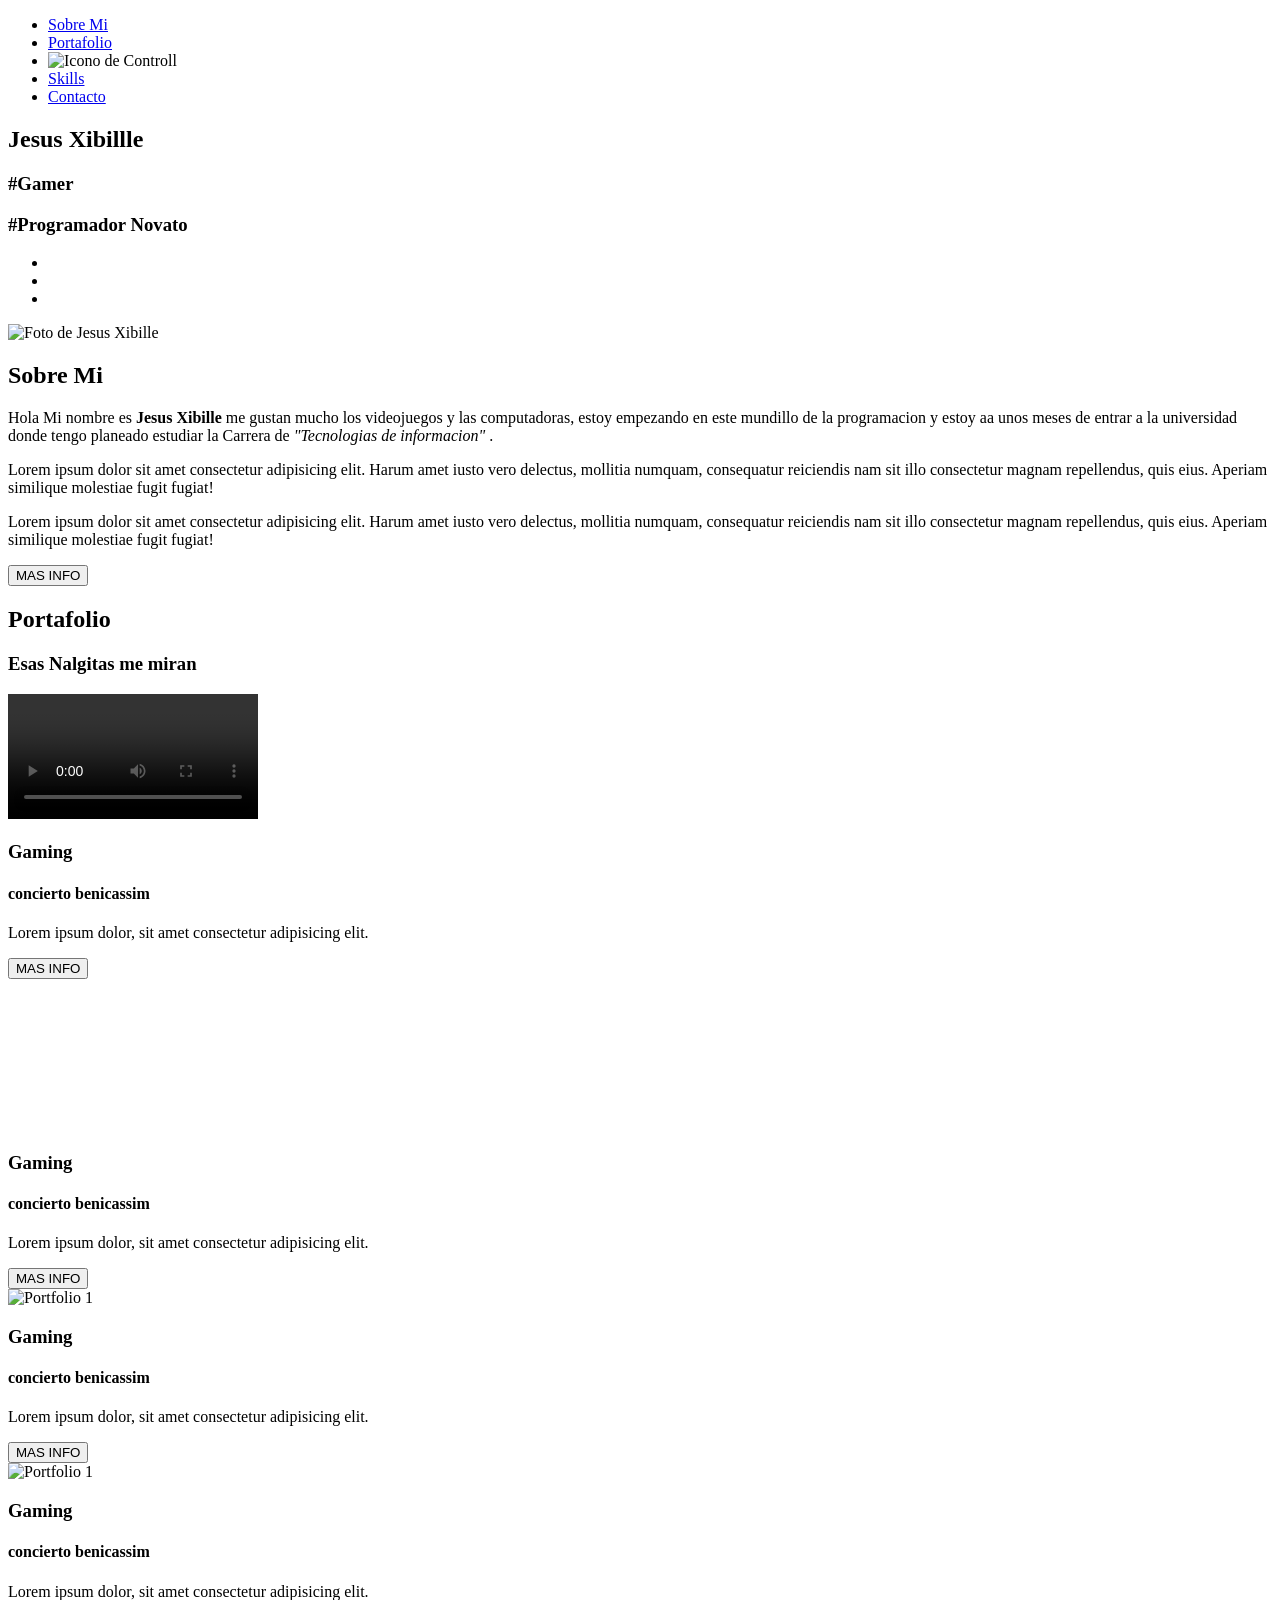
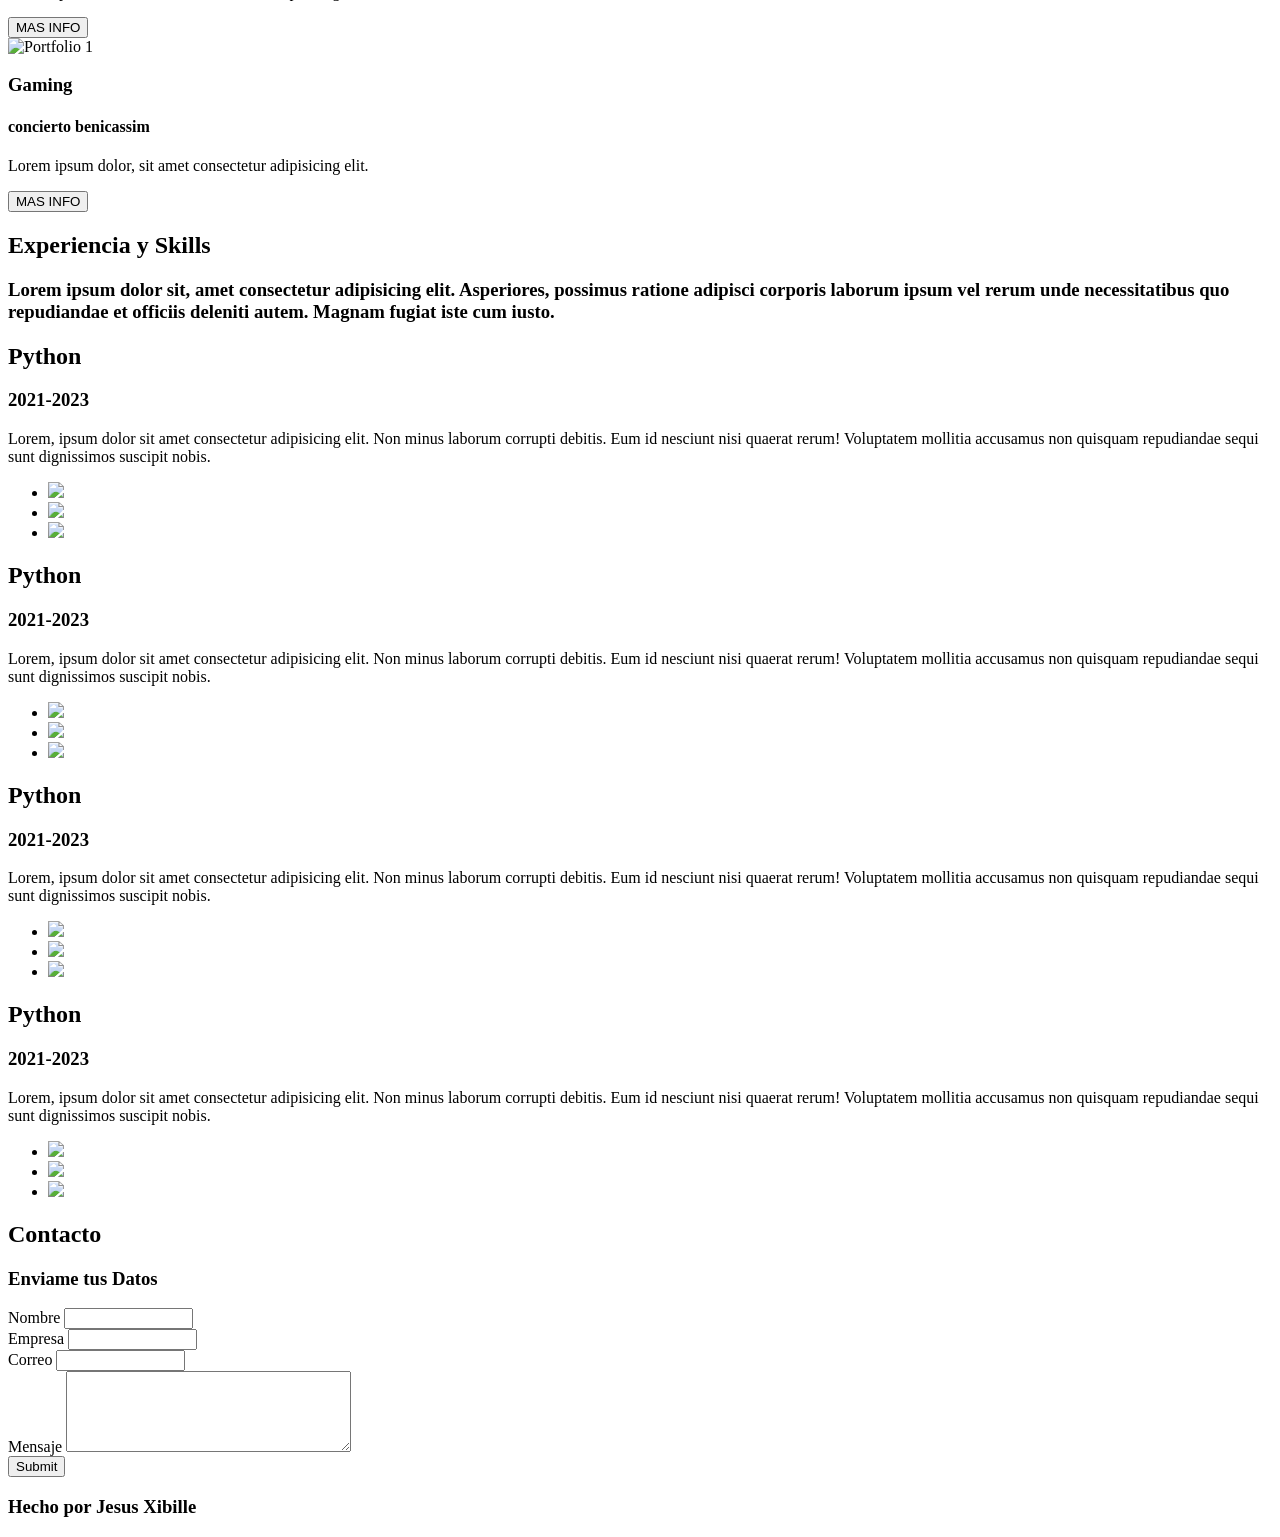
==== index.html @ f71c9a3d "Create index.html" ====
<!DOCTYPE html>
<html lang="en">
<head>
    <meta charset="UTF-8">
    <meta http-equiv="X-UA-Compatible" content="IE=edge">
    <meta name="viewport" content="width=device-width, initial-scale=1.0">
    <title>Portafolio</title>
    <script src="https://kit.fontawesome.com/60e8925a8c.js" crossorigin="anonymous"></script>
    <link rel="stylesheet" href="css/estilo.css">
</head>
<body>
    <!--Bloque de Navegacion-->
    <nav>
        <ul>
            <li><a href="#sobremi">Sobre Mi</a></li>
            <li><a href="#portafolio">Portafolio</a></li>
            <li ><img class="logo"src="Imagenes/control.png" alt="Icono de Controll"></li>
            <li><a href="#experiencia">Skills</a></li>
            <li><a href="#contacto">Contacto</a></li>
        </ul>
    </nav>
    <article>
        <!--Bloque de Inicio-->
        <section id="inicio">
            <h2>Jesus Xibillle</h2>
            <h3 class="hashtag">#Gamer</h3>
            <h3 class="hashtag">#Programador Novato</h3>
            <ul id="redes">
                <li><a href="https://www.instagram.com/chuyi_crack/" target="_blank"><i class="fa-brands fa-instagram"></i></a></li>
                <li><a href="https://www.twitch.tv/chuyi_crack" target="_blank"><i class="fa-brands fa-twitch"></i></a></li>
                <li><a href="https://www.youtube.com/channel/UCbQbxsBYGRxPn8MLSgvhlbg" target="_blank"><i class="fa-brands fa-youtube"></i></a></li>
            </ul>
        </section>
        <section id="sobremi" class="secion">
            <div><img src="Imagenes/Foto.jpg" alt="Foto de Jesus Xibille" height="250"></div>
            <div>
                <h2> Sobre Mi</h2>
                <p>Hola Mi nombre es <strong> Jesus Xibille</strong> me gustan mucho los videojuegos y las computadoras, estoy empezando en este mundillo de la programacion y estoy aa unos meses de entrar a la universidad donde tengo planeado estudiar la Carrera de <cite>"Tecnologias de informacion"</cite> .</p>
                <p>Lorem ipsum dolor sit amet consectetur adipisicing elit. Harum amet iusto vero delectus, mollitia numquam, consequatur reiciendis nam sit illo consectetur magnam repellendus, quis eius. Aperiam similique molestiae fugit fugiat!</p>
                <p>Lorem ipsum dolor sit amet consectetur adipisicing elit. Harum amet iusto vero delectus, mollitia numquam, consequatur reiciendis nam sit illo consectetur magnam repellendus, quis eius. Aperiam similique molestiae fugit fugiat!</p>
                <div class="masinfo"><button type="button">MAS INFO</button></div>
            </div>
        </section>
        <section id="portafolio" class="secion">
            
            <h2>Portafolio</h2>
            <h3>Esas Nalgitas me miran</h3>
            <div class="cardcontainer">
                <div class="card">
                    <video controls width="250px">
                        <source src="/Imagenes/y2mate.com_-_20_de_Marzo_Un_Show_Mas_360p.mp4">
                    </video>
                    <h3>Gaming</h3>
                    <h4>concierto benicassim</h4>
                    <div class="sep"></div>
                    <p>Lorem ipsum dolor, sit amet consectetur adipisicing elit.</p>
                    <div class="masinfo"><button type="button">MAS INFO</button></div>
                </div>
                <div class="card">
                    <iframe width="250" src="https://www.youtube.com/embed/HucpOVjoDMs" title="YouTube video player" frameborder="0" allow="accelerometer; autoplay; clipboard-write; encrypted-media; gyroscope; picture-in-picture; web-share" allowfullscreen></iframe>
                    <h3>Gaming</h3>
                    <h4>concierto benicassim</h4>
                    <div class="sep"></div>
                    <p>Lorem ipsum dolor, sit amet consectetur adipisicing elit.</p>
                    <div class="masinfo"><button type="button">MAS INFO</button></div>
                </div>
                <div class="card">
                    <img src="./Imagenes/retro.jpg" alt="Portfolio 1">
                    <h3>Gaming</h3>
                    <h4>concierto benicassim</h4>
                    <div class="sep"></div>
                    <p>Lorem ipsum dolor, sit amet consectetur adipisicing elit.</p>
                    <div class="masinfo"><button type="button">MAS INFO</button></div>
                </div>
                <div class="card">
                    <img src="./Imagenes/retro.jpg" alt="Portfolio 1">
                    <h3>Gaming</h3>
                    <h4>concierto benicassim</h4>
                    <div class="sep"></div>
                    <p>Lorem ipsum dolor, sit amet consectetur adipisicing elit.</p>
                    <div class="masinfo"><button type="button">MAS INFO</button></div>
                </div>
                <div class="card">
                    <img src="./Imagenes/retro.jpg" alt="Portfolio 1">
                    <h3>Gaming</h3>
                    <h4>concierto benicassim</h4>
                    <div class="sep"></div>
                    <p>Lorem ipsum dolor, sit amet consectetur adipisicing elit.</p>
                    <div class="masinfo"><button type="button">MAS INFO</button></div>
                </div>
            </div>
        </section>
        <!--Bloque Experiencia-->
        <section id="experiencia" class="secion">
            <h2>Experiencia y Skills</h2>
            <h3>Lorem ipsum dolor sit, amet consectetur adipisicing elit. Asperiores, possimus ratione adipisci corporis laborum ipsum vel rerum unde necessitatibus quo repudiandae et officiis deleniti autem. Magnam fugiat iste cum iusto.</h3>
            <div class="gridexp">
                <div class="cardexp">
                    <h2>Python</h2>
                    <h3>2021-2023</h3>
                    <p>Lorem, ipsum dolor sit amet consectetur adipisicing elit. Non minus laborum corrupti debitis. Eum id nesciunt nisi quaerat rerum! Voluptatem mollitia accusamus non quisquam repudiandae sequi sunt dignissimos suscipit nobis.</p>
                    <ul>
                        <li><img src="/Imagenes/python.png" height="25px"></li>
                        <li><img src="/Imagenes/HTML.png" height="25px"></li>
                        <li><img src="/Imagenes/CSS.png" height="25px"></li>
                    </ul>
                </div>
                <div class="cardexp">
                    <h2>Python</h2>
                    <h3>2021-2023</h3>
                    <p>Lorem, ipsum dolor sit amet consectetur adipisicing elit. Non minus laborum corrupti debitis. Eum id nesciunt nisi quaerat rerum! Voluptatem mollitia accusamus non quisquam repudiandae sequi sunt dignissimos suscipit nobis.</p>
                    <ul>
                        <li><img src="/Imagenes/python.png" height="25px"></li>
                        <li><img src="/Imagenes/HTML.png" height="25px"></li>
                        <li><img src="/Imagenes/CSS.png" height="25px"></li>
                    </ul>
                </div>
                <div class="cardexp">
                    <h2>Python</h2>
                    <h3>2021-2023</h3>
                    <p>Lorem, ipsum dolor sit amet consectetur adipisicing elit. Non minus laborum corrupti debitis. Eum id nesciunt nisi quaerat rerum! Voluptatem mollitia accusamus non quisquam repudiandae sequi sunt dignissimos suscipit nobis.</p>
                    <ul>
                        <li><img src="/Imagenes/python.png" height="25px"></li>
                        <li><img src="/Imagenes/HTML.png" height="25px"></li>
                        <li><img src="/Imagenes/CSS.png" height="25px"></li>
                    </ul>
                </div>
                <div class="cardexp">
                    <h2>Python</h2>
                    <h3>2021-2023</h3>
                    <p>Lorem, ipsum dolor sit amet consectetur adipisicing elit. Non minus laborum corrupti debitis. Eum id nesciunt nisi quaerat rerum! Voluptatem mollitia accusamus non quisquam repudiandae sequi sunt dignissimos suscipit nobis.</p>
                    <ul>
                        <li><img src="/Imagenes/python.png" height="25px"></li>
                        <li><img src="/Imagenes/HTML.png" height="25px"></li>
                        <li><img src="/Imagenes/CSS.png" height="25px"></li>
                    </ul>
                </div>
            </div>
        </section>
        <section id="contacto">
            <h2>Contacto</h2>
            <h3>Enviame tus Datos</h3>
            <form action="#">
                <div class="itemform">
                     <label for="nombre">Nombre</label>
                     <input type="text" name="nombre" minlength="2" maxlength="32" size="14" required>
                </div>
                <div class="itemform">
                    <label for="empresa">Empresa</label>
                    <input type="text" name="empresa" minlength="2" maxlength="32" size="14">
               </div>
                <div class="itemform">
                    <label for="correo">Correo</label>
                    <input type="email" name="correo" minlength="10" maxlength="32" size="14" required>
                </div>
                <div class="itemform">
                    <label for="mensaje">Mensaje</label>
                    <textarea name="mensaje" id="mensaje" cols="33" rows="5"></textarea>
                </div>
                <div class="itemform">
                    <input type="submit" name="enviar">
                </div>
            </form>
        </section>
    
    </article>
    <footer>
        <h3>Hecho por Jesus Xibille</h3>
    </footer>
</body>
</html>
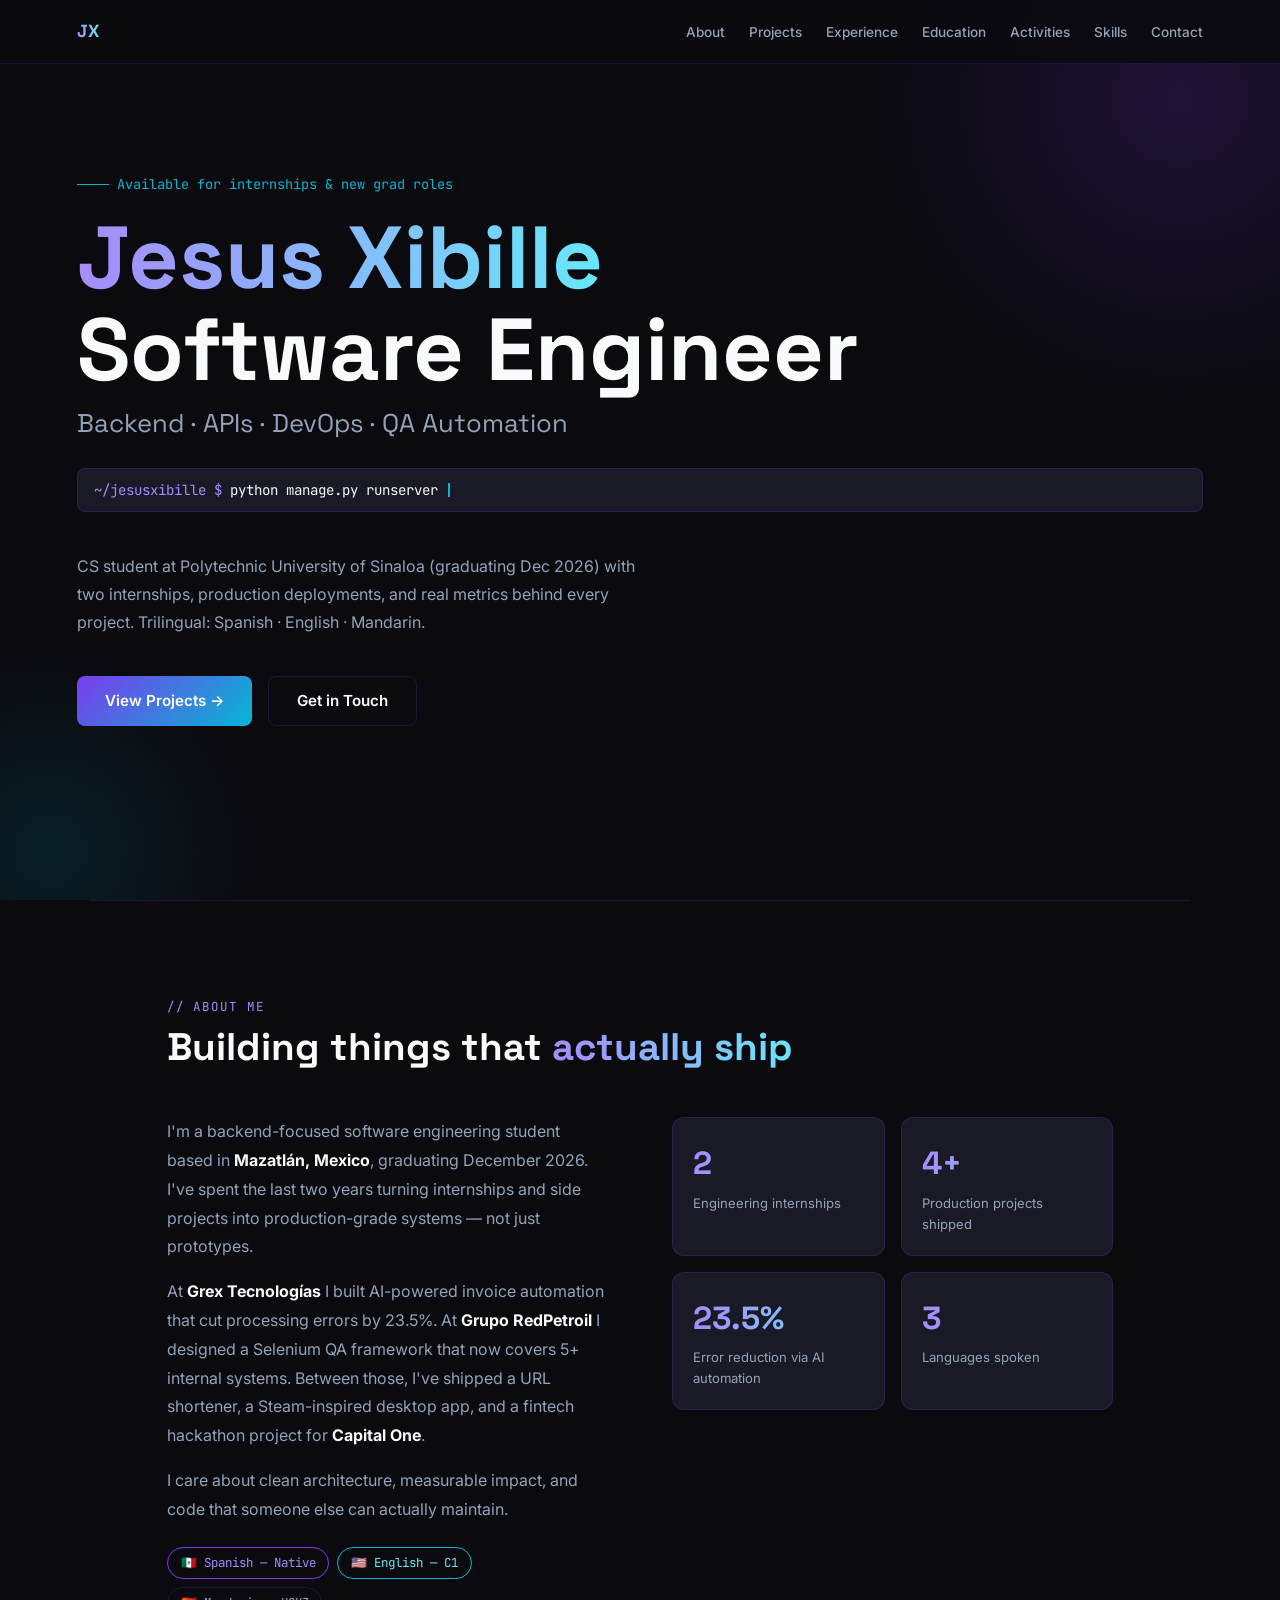
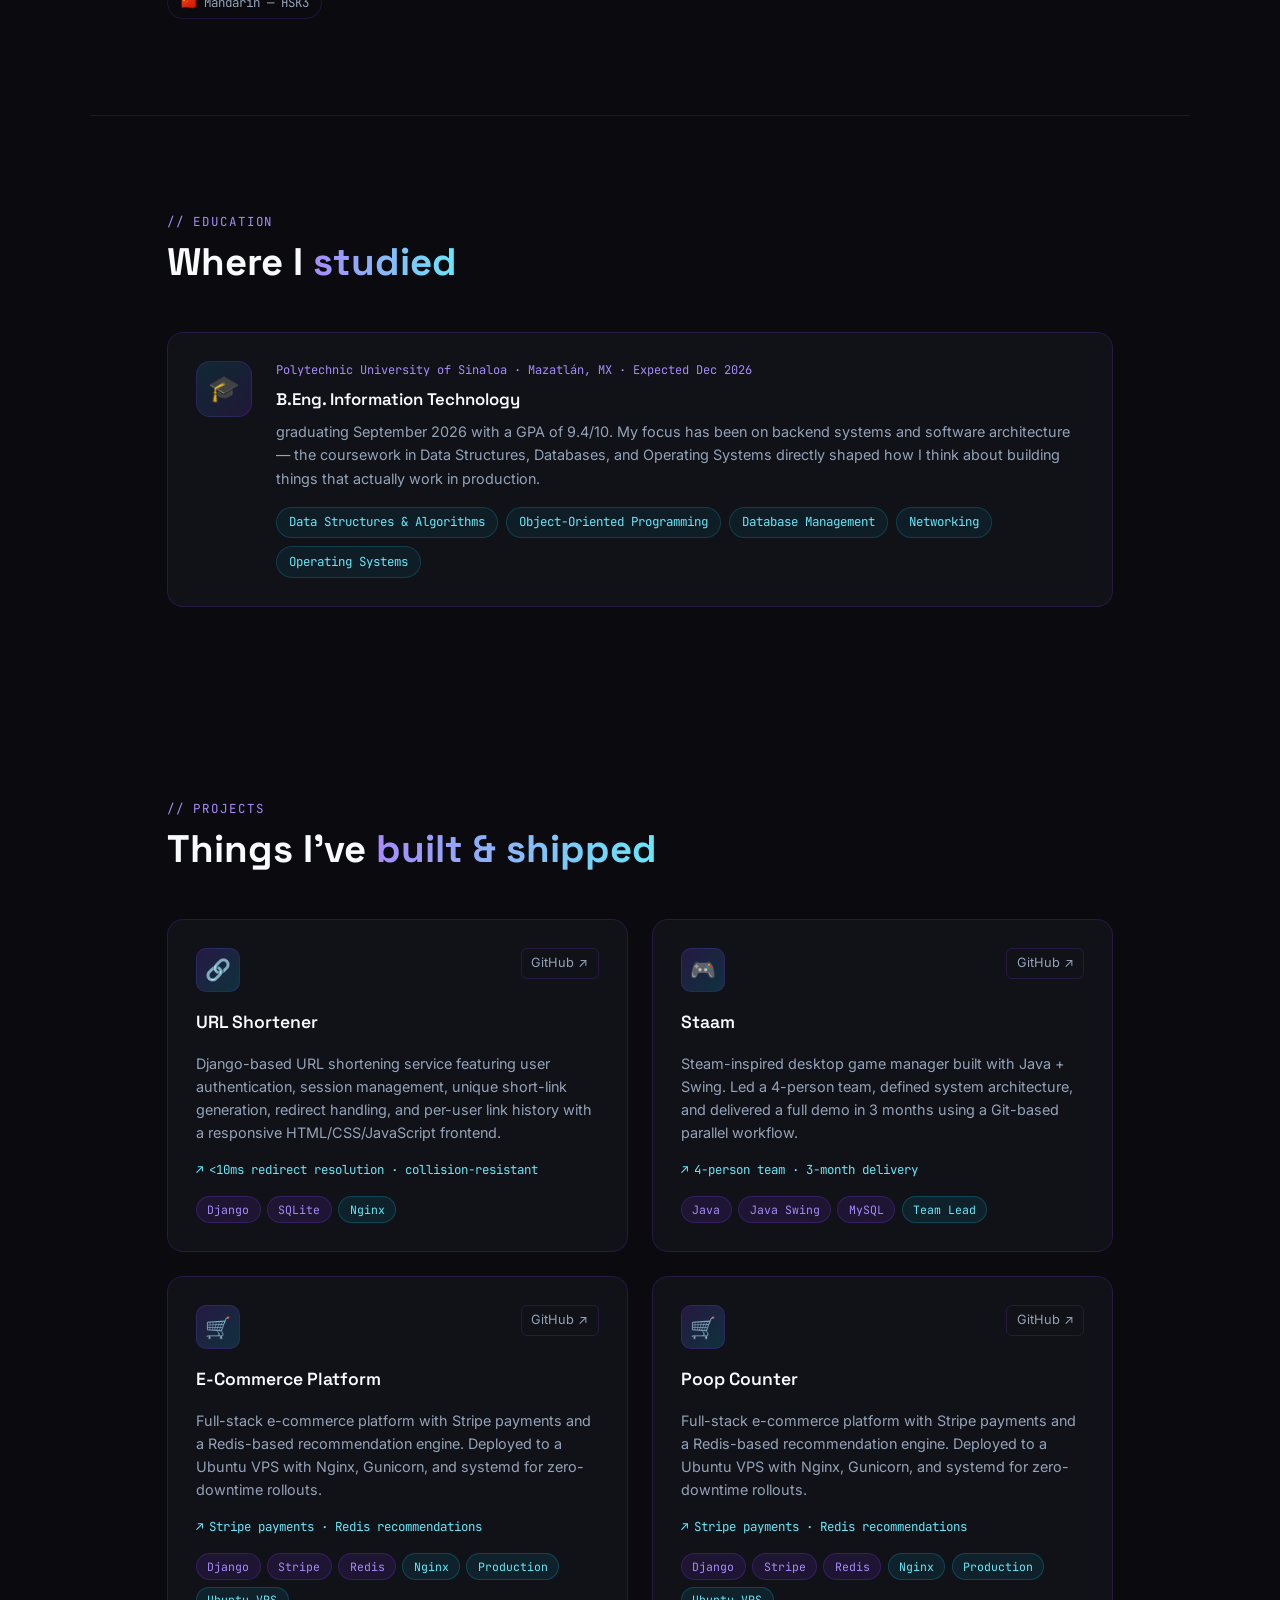
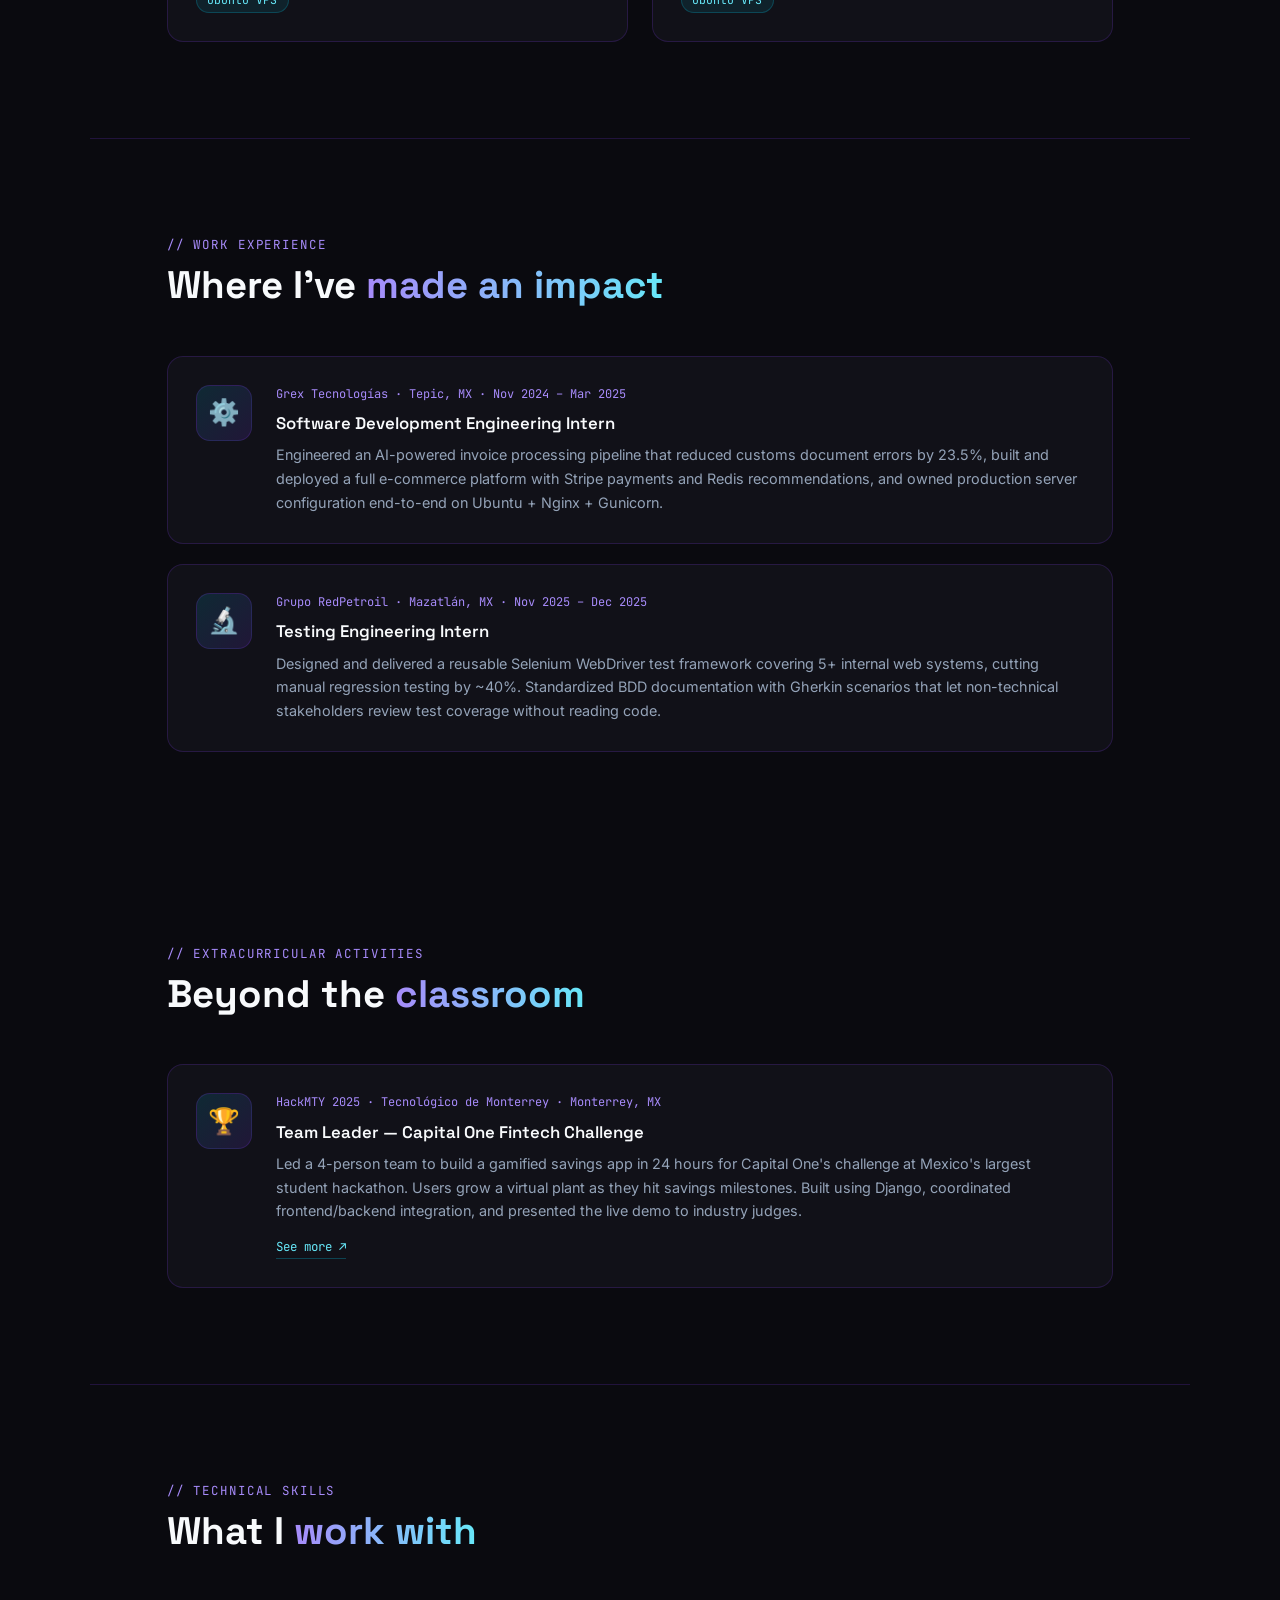
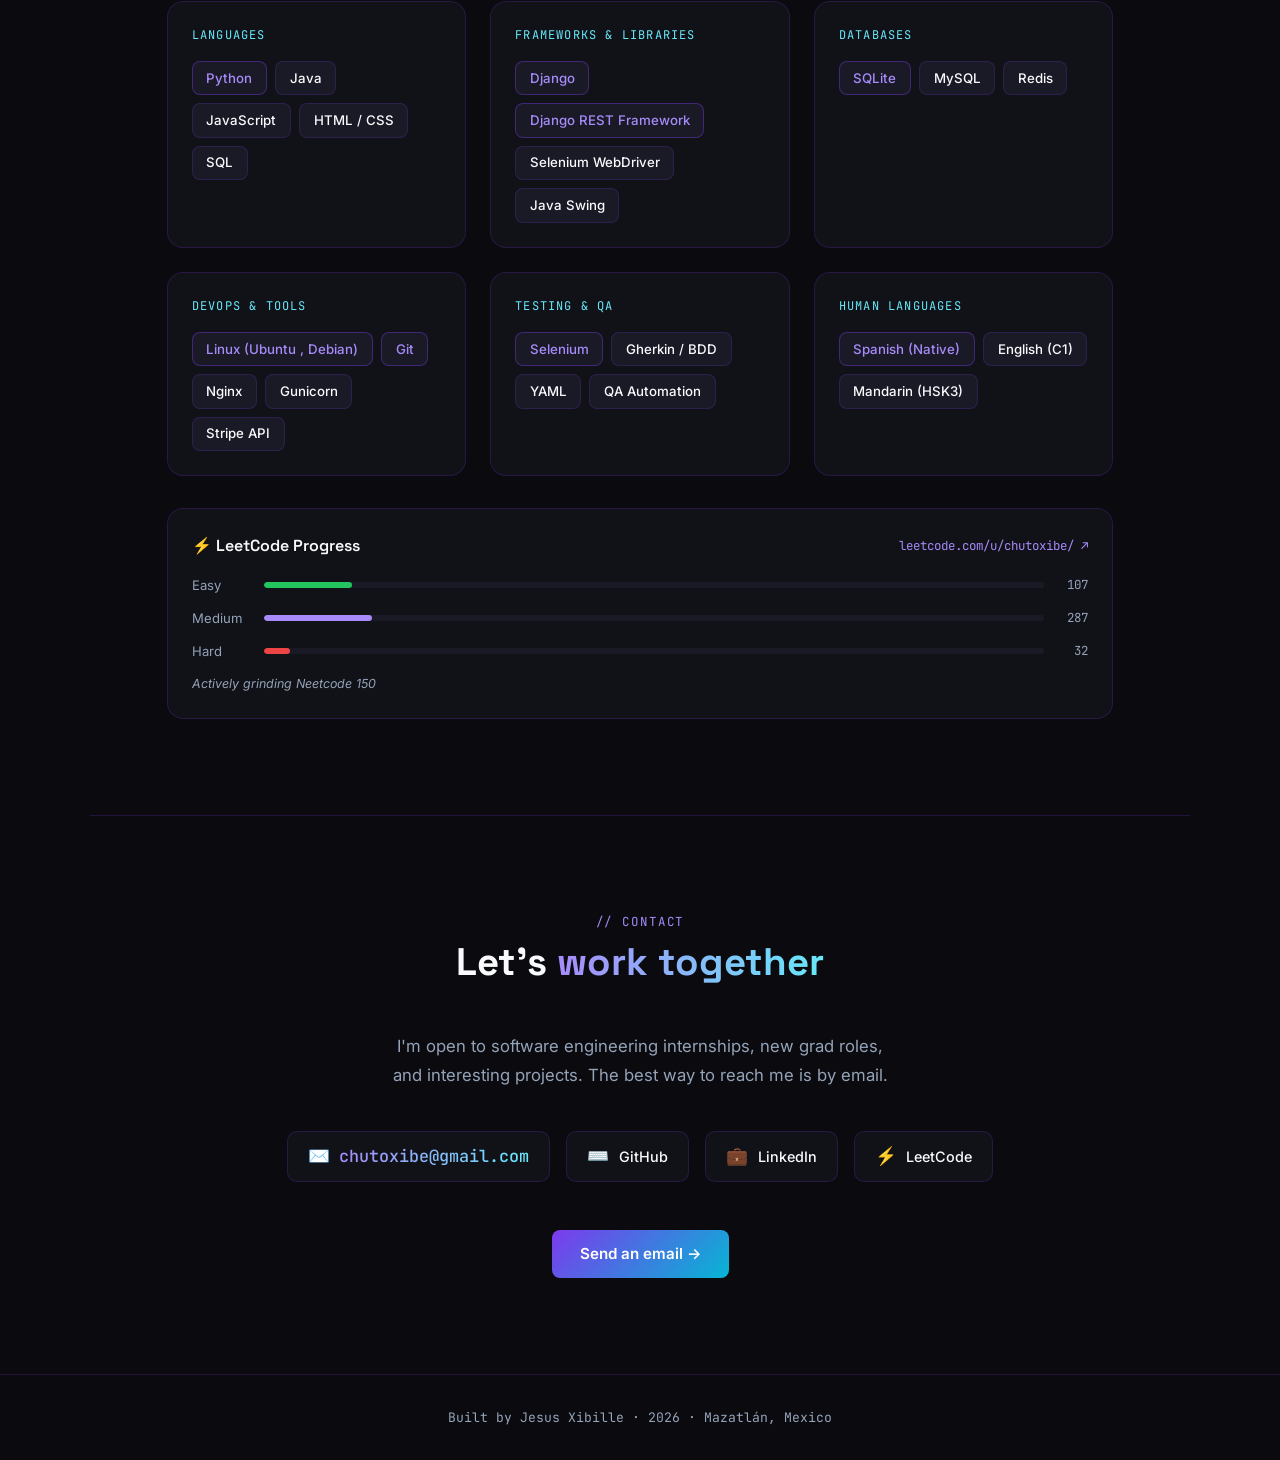
==== commit caebd34a: "First commit" ====
--- a/index.html
+++ b/index.html
@@ -1,171 +1,371 @@
+<!-- Things that i feel i need to change
+Change at the begining where it says Buld thing that actualy ships and shipped projects change it to something else -->
+
 <!DOCTYPE html>
 <html lang="en">
 <head>
-    <meta charset="UTF-8">
-    <meta http-equiv="X-UA-Compatible" content="IE=edge">
-    <meta name="viewport" content="width=device-width, initial-scale=1.0">
-    <title>Portafolio</title>
-    <script src="https://kit.fontawesome.com/60e8925a8c.js" crossorigin="anonymous"></script>
-    <link rel="stylesheet" href="css/estilo.css">
+  <meta charset="UTF-8" />
+  <meta name="viewport" content="width=device-width, initial-scale=1.0" />
+  <title>Jesus Xibille — Software Engineer</title>
+  <link rel="preconnect" href="https://fonts.googleapis.com" />
+  <link href="https://fonts.googleapis.com/css2?family=Space+Grotesk:wght@300;400;500;600;700&family=Inter:wght@300;400;500;600&family=JetBrains+Mono:wght@400;500&display=swap" rel="stylesheet" />
+  <link rel="stylesheet" type="text/css" href="style.css">
 </head>
 <body>
-    <!--Bloque de Navegacion-->
-    <nav>
-        <ul>
-            <li><a href="#sobremi">Sobre Mi</a></li>
-            <li><a href="#portafolio">Portafolio</a></li>
-            <li ><img class="logo"src="Imagenes/control.png" alt="Icono de Controll"></li>
-            <li><a href="#experiencia">Skills</a></li>
-            <li><a href="#contacto">Contacto</a></li>
-        </ul>
-    </nav>
-    <article>
-        <!--Bloque de Inicio-->
-        <section id="inicio">
-            <h2>Jesus Xibillle</h2>
-            <h3 class="hashtag">#Gamer</h3>
-            <h3 class="hashtag">#Programador Novato</h3>
-            <ul id="redes">
-                <li><a href="https://www.instagram.com/chuyi_crack/" target="_blank"><i class="fa-brands fa-instagram"></i></a></li>
-                <li><a href="https://www.twitch.tv/chuyi_crack" target="_blank"><i class="fa-brands fa-twitch"></i></a></li>
-                <li><a href="https://www.youtube.com/channel/UCbQbxsBYGRxPn8MLSgvhlbg" target="_blank"><i class="fa-brands fa-youtube"></i></a></li>
-            </ul>
-        </section>
-        <section id="sobremi" class="secion">
-            <div><img src="Imagenes/Foto.jpg" alt="Foto de Jesus Xibille" height="250"></div>
-            <div>
-                <h2> Sobre Mi</h2>
-                <p>Hola Mi nombre es <strong> Jesus Xibille</strong> me gustan mucho los videojuegos y las computadoras, estoy empezando en este mundillo de la programacion y estoy aa unos meses de entrar a la universidad donde tengo planeado estudiar la Carrera de <cite>"Tecnologias de informacion"</cite> .</p>
-                <p>Lorem ipsum dolor sit amet consectetur adipisicing elit. Harum amet iusto vero delectus, mollitia numquam, consequatur reiciendis nam sit illo consectetur magnam repellendus, quis eius. Aperiam similique molestiae fugit fugiat!</p>
-                <p>Lorem ipsum dolor sit amet consectetur adipisicing elit. Harum amet iusto vero delectus, mollitia numquam, consequatur reiciendis nam sit illo consectetur magnam repellendus, quis eius. Aperiam similique molestiae fugit fugiat!</p>
-                <div class="masinfo"><button type="button">MAS INFO</button></div>
-            </div>
-        </section>
-        <section id="portafolio" class="secion">
-            
-            <h2>Portafolio</h2>
-            <h3>Esas Nalgitas me miran</h3>
-            <div class="cardcontainer">
-                <div class="card">
-                    <video controls width="250px">
-                        <source src="/Imagenes/y2mate.com_-_20_de_Marzo_Un_Show_Mas_360p.mp4">
-                    </video>
-                    <h3>Gaming</h3>
-                    <h4>concierto benicassim</h4>
-                    <div class="sep"></div>
-                    <p>Lorem ipsum dolor, sit amet consectetur adipisicing elit.</p>
-                    <div class="masinfo"><button type="button">MAS INFO</button></div>
-                </div>
-                <div class="card">
-                    <iframe width="250" src="https://www.youtube.com/embed/HucpOVjoDMs" title="YouTube video player" frameborder="0" allow="accelerometer; autoplay; clipboard-write; encrypted-media; gyroscope; picture-in-picture; web-share" allowfullscreen></iframe>
-                    <h3>Gaming</h3>
-                    <h4>concierto benicassim</h4>
-                    <div class="sep"></div>
-                    <p>Lorem ipsum dolor, sit amet consectetur adipisicing elit.</p>
-                    <div class="masinfo"><button type="button">MAS INFO</button></div>
-                </div>
-                <div class="card">
-                    <img src="./Imagenes/retro.jpg" alt="Portfolio 1">
-                    <h3>Gaming</h3>
-                    <h4>concierto benicassim</h4>
-                    <div class="sep"></div>
-                    <p>Lorem ipsum dolor, sit amet consectetur adipisicing elit.</p>
-                    <div class="masinfo"><button type="button">MAS INFO</button></div>
-                </div>
-                <div class="card">
-                    <img src="./Imagenes/retro.jpg" alt="Portfolio 1">
-                    <h3>Gaming</h3>
-                    <h4>concierto benicassim</h4>
-                    <div class="sep"></div>
-                    <p>Lorem ipsum dolor, sit amet consectetur adipisicing elit.</p>
-                    <div class="masinfo"><button type="button">MAS INFO</button></div>
-                </div>
-                <div class="card">
-                    <img src="./Imagenes/retro.jpg" alt="Portfolio 1">
-                    <h3>Gaming</h3>
-                    <h4>concierto benicassim</h4>
-                    <div class="sep"></div>
-                    <p>Lorem ipsum dolor, sit amet consectetur adipisicing elit.</p>
-                    <div class="masinfo"><button type="button">MAS INFO</button></div>
-                </div>
-            </div>
-        </section>
-        <!--Bloque Experiencia-->
-        <section id="experiencia" class="secion">
-            <h2>Experiencia y Skills</h2>
-            <h3>Lorem ipsum dolor sit, amet consectetur adipisicing elit. Asperiores, possimus ratione adipisci corporis laborum ipsum vel rerum unde necessitatibus quo repudiandae et officiis deleniti autem. Magnam fugiat iste cum iusto.</h3>
-            <div class="gridexp">
-                <div class="cardexp">
-                    <h2>Python</h2>
-                    <h3>2021-2023</h3>
-                    <p>Lorem, ipsum dolor sit amet consectetur adipisicing elit. Non minus laborum corrupti debitis. Eum id nesciunt nisi quaerat rerum! Voluptatem mollitia accusamus non quisquam repudiandae sequi sunt dignissimos suscipit nobis.</p>
-                    <ul>
-                        <li><img src="/Imagenes/python.png" height="25px"></li>
-                        <li><img src="/Imagenes/HTML.png" height="25px"></li>
-                        <li><img src="/Imagenes/CSS.png" height="25px"></li>
-                    </ul>
-                </div>
-                <div class="cardexp">
-                    <h2>Python</h2>
-                    <h3>2021-2023</h3>
-                    <p>Lorem, ipsum dolor sit amet consectetur adipisicing elit. Non minus laborum corrupti debitis. Eum id nesciunt nisi quaerat rerum! Voluptatem mollitia accusamus non quisquam repudiandae sequi sunt dignissimos suscipit nobis.</p>
-                    <ul>
-                        <li><img src="/Imagenes/python.png" height="25px"></li>
-                        <li><img src="/Imagenes/HTML.png" height="25px"></li>
-                        <li><img src="/Imagenes/CSS.png" height="25px"></li>
-                    </ul>
-                </div>
-                <div class="cardexp">
-                    <h2>Python</h2>
-                    <h3>2021-2023</h3>
-                    <p>Lorem, ipsum dolor sit amet consectetur adipisicing elit. Non minus laborum corrupti debitis. Eum id nesciunt nisi quaerat rerum! Voluptatem mollitia accusamus non quisquam repudiandae sequi sunt dignissimos suscipit nobis.</p>
-                    <ul>
-                        <li><img src="/Imagenes/python.png" height="25px"></li>
-                        <li><img src="/Imagenes/HTML.png" height="25px"></li>
-                        <li><img src="/Imagenes/CSS.png" height="25px"></li>
-                    </ul>
-                </div>
-                <div class="cardexp">
-                    <h2>Python</h2>
-                    <h3>2021-2023</h3>
-                    <p>Lorem, ipsum dolor sit amet consectetur adipisicing elit. Non minus laborum corrupti debitis. Eum id nesciunt nisi quaerat rerum! Voluptatem mollitia accusamus non quisquam repudiandae sequi sunt dignissimos suscipit nobis.</p>
-                    <ul>
-                        <li><img src="/Imagenes/python.png" height="25px"></li>
-                        <li><img src="/Imagenes/HTML.png" height="25px"></li>
-                        <li><img src="/Imagenes/CSS.png" height="25px"></li>
-                    </ul>
-                </div>
-            </div>
-        </section>
-        <section id="contacto">
-            <h2>Contacto</h2>
-            <h3>Enviame tus Datos</h3>
-            <form action="#">
-                <div class="itemform">
-                     <label for="nombre">Nombre</label>
-                     <input type="text" name="nombre" minlength="2" maxlength="32" size="14" required>
-                </div>
-                <div class="itemform">
-                    <label for="empresa">Empresa</label>
-                    <input type="text" name="empresa" minlength="2" maxlength="32" size="14">
-               </div>
-                <div class="itemform">
-                    <label for="correo">Correo</label>
-                    <input type="email" name="correo" minlength="10" maxlength="32" size="14" required>
-                </div>
-                <div class="itemform">
-                    <label for="mensaje">Mensaje</label>
-                    <textarea name="mensaje" id="mensaje" cols="33" rows="5"></textarea>
-                </div>
-                <div class="itemform">
-                    <input type="submit" name="enviar">
-                </div>
-            </form>
-        </section>
-    
-    </article>
-    <footer>
-        <h3>Hecho por Jesus Xibille</h3>
-    </footer>
+
+<!-- NAV -->
+<nav>
+  <a href="#hero" class="nav-logo">JX</a>
+  <ul class="nav-links">
+    <li><a href="#about">About</a></li>
+    <li><a href="#projects">Projects</a></li>
+    <li><a href="#achievements">Experience</a></li>
+    <li><a href="#education">Education</a></li>
+    <li><a href="#extracurriculars">Activities</a></li>
+    <li><a href="#skills">Skills</a></li>
+    <li><a href="#contact">Contact</a></li>
+  </ul>
+</nav>
+
+<!-- HERO -->
+<section id="hero">
+  <div class="hero-bg-glow"></div>
+  <div class="hero-bg-glow2"></div>
+  <p class="hero-eyebrow">Available for internships &amp; new grad roles</p>
+  <h1>
+    <span class="name-grad">Jesus Xibille</span><br>
+    Software Engineer
+  </h1>
+  <p class="hero-subtitle">Backend · APIs · DevOps · QA Automation</p>
+  <div class="typer-wrap">
+    <span class="prompt">~/jesusxibille $</span>
+    <span id="typer-text"></span>
+    <span class="cursor"></span>
+  </div>
+  <p class="hero-desc">
+    CS student at Polytechnic University of Sinaloa (graduating Dec 2026) with two internships,
+    production deployments, and real metrics behind every project.
+    Trilingual: Spanish · English · Mandarin.
+  </p>
+  <div class="hero-cta">
+    <a href="#projects" class="btn-primary">View Projects →</a>
+    <a href="#contact" class="btn-ghost">Get in Touch</a>
+  </div>
+</section>
+
+<!-- ABOUT -->
+<section id="about">
+  <p class="section-label reveal">// about me</p>
+  <h2 class="section-title reveal">Building things that <span>actually ship</span></h2>
+  <div class="about-grid">
+    <div class="about-text reveal">
+      <p>I'm a backend-focused software engineering student based in <strong>Mazatlán, Mexico</strong>, graduating December 2026. I've spent the last two years turning internships and side projects into production-grade systems — not just prototypes.</p>
+      <p>At <strong>Grex Tecnologías</strong> I built AI-powered invoice automation that cut processing errors by 23.5%. At <strong>Grupo RedPetroil</strong> I designed a Selenium QA framework that now covers 5+ internal systems. Between those, I've shipped a URL shortener, a Steam-inspired desktop app, and a fintech hackathon project for <strong>Capital One</strong>.</p>
+      <p>I care about clean architecture, measurable impact, and code that someone else can actually maintain.</p>
+      <div class="lang-badges">
+        <span class="lang-badge native">🇲🇽 Spanish — Native</span>
+        <span class="lang-badge b2">🇺🇸 English — C1</span>
+        <span class="lang-badge">🇨🇳 Mandarin — HSK3</span>
+      </div>
+    </div>
+    <div class="about-stats reveal">
+      <div class="stat-card">
+        <div class="stat-num">2</div>
+        <div class="stat-label">Engineering internships</div>
+      </div>
+      <div class="stat-card">
+        <div class="stat-num">4+</div>
+        <div class="stat-label">Production projects shipped</div>
+      </div>
+      <div class="stat-card">
+        <div class="stat-num">23.5%</div>
+        <div class="stat-label">Error reduction via AI automation</div>
+      </div>
+      <div class="stat-card">
+        <div class="stat-num">3</div>
+        <div class="stat-label">Languages spoken</div>
+      </div>
+    </div>
+  </div>
+</section>
+
+<!-- EDUCATION -->
+<section id="education">
+  <p class="section-label reveal">// education</p>
+  <h2 class="section-title reveal">Where I <span>studied</span></h2>
+  <div class="achievements-list">
+
+    <div class="achievement-card reveal">
+      <div class="achievement-icon">🎓</div>
+      <div>
+        <div class="achievement-meta">Polytechnic University of Sinaloa · Mazatlán, MX · Expected Dec 2026</div>
+        <div class="achievement-title">B.Eng. Information Technology</div>
+        <div class="achievement-desc">graduating September 2026 with a GPA of 9.4/10. My focus has been on backend systems and software architecture — the coursework in Data Structures, Databases, and Operating Systems directly shaped how I think about building things that actually work in production.
+        <div class="edu-courses reveal">
+          <span class="edu-tag">Data Structures &amp; Algorithms</span>
+          <span class="edu-tag">Object-Oriented Programming</span>
+          <span class="edu-tag">Database Management</span>
+          <span class="edu-tag">Networking</span>
+          <span class="edu-tag">Operating Systems</span>
+        </div>
+      </div>
+    </div>
+
+  </div>
+</section>
+
+<!-- PROJECTS -->
+<section id="projects">
+  <p class="section-label reveal">// projects</p>
+  <h2 class="section-title reveal">Things I've <span>built & shipped</span></h2>
+  <div class="projects-grid">
+
+    <div class="project-card reveal">
+      <div class="project-header">
+        <div class="project-icon">🔗</div>
+        <div class="project-links">
+          <a href="https://github.com/ChuyiCrack" class="project-link" target="_blank">GitHub ↗</a>
+        </div>
+      </div>
+      <div class="project-name">URL Shortener</div>
+      <div class="project-desc">Django-based URL shortening service featuring user authentication, session management, unique short-link generation, redirect handling, and per-user link history with a responsive HTML/CSS/JavaScript frontend.</div>
+      <div class="project-metric">&lt;10ms redirect resolution · collision-resistant</div>
+      <div class="project-tags">
+        <span class="tag">Django</span>
+        <span class="tag">SQLite</span>
+        <span class="tag cyan">Nginx</span>
+      </div>
+    </div>
+
+    <div class="project-card reveal">
+      <div class="project-header">
+        <div class="project-icon">🎮</div>
+        <div class="project-links">
+          <a href="https://github.com/ChuyiCrack" class="project-link" target="_blank">GitHub ↗</a>
+        </div>
+      </div>
+      <div class="project-name">Staam</div>
+      <div class="project-desc">Steam-inspired desktop game manager built with Java + Swing. Led a 4-person team, defined system architecture, and delivered a full demo in 3 months using a Git-based parallel workflow.</div>
+      <div class="project-metric">4-person team · 3-month delivery</div>
+      <div class="project-tags">
+        <span class="tag">Java</span>
+        <span class="tag">Java Swing</span>
+        <span class="tag">MySQL</span>
+        <span class="tag cyan">Team Lead</span>
+      </div>
+    </div>
+
+    <div class="project-card reveal">
+      <div class="project-header">
+        <div class="project-icon">🛒</div>
+        <div class="project-links">
+          <a href="https://github.com/ChuyiCrack" class="project-link" target="_blank">GitHub ↗</a>
+        </div>
+      </div>
+      <div class="project-name">E-Commerce Platform</div>
+      <div class="project-desc">Full-stack e-commerce platform with Stripe payments and a Redis-based recommendation engine. Deployed to a Ubuntu VPS with Nginx, Gunicorn, and systemd for zero-downtime rollouts.</div>
+      <div class="project-metric">Stripe payments · Redis recommendations</div>
+      <div class="project-tags">
+        <span class="tag">Django</span>
+        <span class="tag">Stripe</span>
+        <span class="tag">Redis</span>
+        <span class="tag cyan">Nginx</span>
+        <span class="tag cyan">Production</span>
+        <span class="tag cyan">Ubuntu VPS</span>
+      </div>
+    </div>
+
+    <div class="project-card reveal">
+      <div class="project-header">
+        <div class="project-icon">🛒</div>
+        <div class="project-links">
+          <a href="https://github.com/ChuyiCrack" class="project-link" target="_blank">GitHub ↗</a>
+        </div>
+      </div>
+      <div class="project-name">Poop Counter</div>
+      <div class="project-desc">Full-stack e-commerce platform with Stripe payments and a Redis-based recommendation engine. Deployed to a Ubuntu VPS with Nginx, Gunicorn, and systemd for zero-downtime rollouts.</div>
+      <div class="project-metric">Stripe payments · Redis recommendations</div>
+      <div class="project-tags">
+        <span class="tag">Django</span>
+        <span class="tag">Stripe</span>
+        <span class="tag">Redis</span>
+        <span class="tag cyan">Nginx</span>
+        <span class="tag cyan">Production</span>
+        <span class="tag cyan">Ubuntu VPS</span>
+      </div>
+    </div>
+
+  </div>
+</section>
+
+<!-- EXPERIENCE -->
+<section id="achievements">
+  <p class="section-label reveal">// work experience</p>
+  <h2 class="section-title reveal">Where I've <span>made an impact</span></h2>
+  <div class="achievements-list">
+
+    <div class="achievement-card reveal">
+      <div class="achievement-icon">⚙️</div>
+      <div>
+        <div class="achievement-meta">Grex Tecnologías · Tepic, MX · Nov 2024 – Mar 2025</div>
+        <div class="achievement-title">Software Development Engineering Intern</div>
+        <div class="achievement-desc">Engineered an AI-powered invoice processing pipeline that reduced customs document errors by 23.5%, built and deployed a full e-commerce platform with Stripe payments and Redis recommendations, and owned production server configuration end-to-end on Ubuntu + Nginx + Gunicorn.</div>
+      </div>
+    </div>
+
+    <div class="achievement-card reveal">
+      <div class="achievement-icon">🔬</div>
+      <div>
+        <div class="achievement-meta">Grupo RedPetroil · Mazatlán, MX · Nov 2025 – Dec 2025</div>
+        <div class="achievement-title">Testing Engineering Intern</div>
+        <div class="achievement-desc">Designed and delivered a reusable Selenium WebDriver test framework covering 5+ internal web systems, cutting manual regression testing by ~40%. Standardized BDD documentation with Gherkin scenarios that let non-technical stakeholders review test coverage without reading code.</div>
+      </div>
+    </div>
+
+  </div>
+</section>
+
+<!-- EXTRACURRICULARS -->
+<section id="extracurriculars">
+  <p class="section-label reveal">// extracurricular activities</p>
+  <h2 class="section-title reveal">Beyond the <span>classroom</span></h2>
+  <div class="achievements-list">
+
+    <div class="achievement-card reveal">
+      <div class="achievement-icon">🏆</div>
+      <div>
+        <div class="achievement-meta">HackMTY 2025 · Tecnológico de Monterrey · Monterrey, MX</div>
+        <div class="achievement-title">Team Leader — Capital One Fintech Challenge</div>
+        <div class="achievement-desc">Led a 4-person team to build a gamified savings app in 24 hours for Capital One's challenge at Mexico's largest student hackathon. Users grow a virtual plant as they hit savings milestones. Built using Django, coordinated frontend/backend integration, and presented the live demo to industry judges.</div>
+        <a class="achievement-link" onclick="openModal()" href="HACKMTY2025.html">See more ↗</a>
+      </div>
+    </div>
+
+  </div>
+</section>
+
+<!-- SKILLS -->
+<section id="skills">
+  <p class="section-label reveal">// technical skills</p>
+  <h2 class="section-title reveal">What I <span>work with</span></h2>
+  <div class="skills-grid">
+    <div class="skill-group reveal">
+      <div class="skill-group-title">Languages</div>
+      <div class="skill-pills">
+        <span class="skill-pill hot">Python</span>
+        <span class="skill-pill">Java</span>
+        <span class="skill-pill">JavaScript</span>
+        <span class="skill-pill">HTML / CSS</span>
+        <span class="skill-pill">SQL</span>
+      </div>
+    </div>
+    <div class="skill-group reveal">
+      <div class="skill-group-title">Frameworks & Libraries</div>
+      <div class="skill-pills">
+        <span class="skill-pill hot">Django</span>
+        <span class="skill-pill hot">Django REST Framework</span>
+        <span class="skill-pill">Selenium WebDriver</span>
+        <span class="skill-pill">Java Swing</span>
+      </div>
+    </div>
+    <div class="skill-group reveal">
+      <div class="skill-group-title">Databases</div>
+      <div class="skill-pills">
+        <span class="skill-pill hot">SQLite</span>
+        <span class="skill-pill">MySQL</span>
+        <span class="skill-pill">Redis</span>
+      </div>
+    </div>
+    <div class="skill-group reveal">
+      <div class="skill-group-title">DevOps & Tools</div>
+      <div class="skill-pills">
+        <span class="skill-pill hot">Linux (Ubuntu , Debian)</span>
+        <span class="skill-pill hot">Git</span>
+        <span class="skill-pill">Nginx</span>
+        <span class="skill-pill">Gunicorn</span>
+        <span class="skill-pill">Stripe API</span>
+      </div>
+    </div>
+    <div class="skill-group reveal">
+      <div class="skill-group-title">Testing & QA</div>
+      <div class="skill-pills">
+        <span class="skill-pill hot">Selenium</span>
+        <span class="skill-pill">Gherkin / BDD</span>
+        <span class="skill-pill">YAML</span>
+        <span class="skill-pill">QA Automation</span>
+      </div>
+    </div>
+    <div class="skill-group reveal">
+      <div class="skill-group-title">Human Languages</div>
+      <div class="skill-pills">
+        <span class="skill-pill hot">Spanish (Native)</span>
+        <span class="skill-pill">English (C1)</span>
+        <span class="skill-pill">Mandarin (HSK3)</span>
+      </div>
+    </div>
+  </div>
+
+  <!-- LeetCode progress -->
+  <div class="lc-wrap reveal">
+    <div class="lc-header">
+      <span class="lc-title">⚡ LeetCode Progress</span>
+      <a href="https://leetcode.com/u/chutoxibe/" target="_blank" class="lc-link">leetcode.com/u/chutoxibe/ ↗</a>
+    </div>
+    <div class="lc-bars">
+      <div class="lc-row">
+        <span class="lc-label">Easy</span>
+        <div class="lc-bar-bg"><div class="lc-bar easy" data-w="0"></div></div>
+        <span class="lc-count" id="lc-easy">-</span>
+      </div>
+      <div class="lc-row">
+        <span class="lc-label">Medium</span>
+        <div class="lc-bar-bg"><div class="lc-bar med" data-w="0"></div></div>
+        <span class="lc-count" id="lc-med">–</span>
+      </div>
+      <div class="lc-row">
+        <span class="lc-label">Hard</span>
+        <div class="lc-bar-bg"><div class="lc-bar hard" data-w="0"></div></div>
+        <span class="lc-count" id="lc-hard">–</span>
+      </div>
+    </div>
+    <p class="lc-note">Actively grinding Neetcode 150</p>
+  </div>
+</section>
+
+<!-- CONTACT -->
+<section id="contact">
+  <p class="section-label reveal">// contact</p>
+  <h2 class="section-title reveal" style="text-align:center">Let's <span>work together</span></h2>
+  <p class="contact-lead reveal">
+    I'm open to software engineering internships, new grad roles, and interesting projects.
+    The best way to reach me is by email.
+  </p>
+  <div class="contact-links reveal">
+    <a href="mailto:jesus.xibille@gmail.com" class="contact-chip">
+      <span class="chip-icon">✉️</span>
+      <span class="contact-email">chutoxibe@gmail.com</span>
+    </a>
+    <a href="https://github.com/ChuyiCrack" target="_blank" class="contact-chip">
+      <span class="chip-icon">⌨️</span> GitHub
+    </a>
+    <a href="https://linkedin.com/in/jesusxibille" target="_blank" class="contact-chip">
+      <span class="chip-icon">💼</span> LinkedIn
+    </a>
+    <a href="https://leetcode.com/u/jesusxibille" target="_blank" class="contact-chip">
+      <span class="chip-icon">⚡</span> LeetCode
+    </a>
+  </div>
+  <a href="mailto:chutoxibe@gmail.com" class="btn-primary reveal" style="margin:0 auto;display:inline-flex;">
+    Send an email →
+  </a>
+</section>
+
+<footer>
+  <span>Built by Jesus Xibille · 2026 · Mazatlán, Mexico</span>
+</footer>
+
+<script src="script.js">
+  
+</script>
 </body>
 </html>
--- a/style.css
+++ b/style.css
@@ -0,0 +1,387 @@
+*, *::before, *::after { box-sizing: border-box; margin: 0; padding: 0; }
+
+    :root {
+      --bg:        #0A0A0F;
+      --bg2:       #111118;
+      --bg3:       #1A1A26;
+      --violet:    #7C3AED;
+      --violet-lt: #A78BFA;
+      --cyan:      #06B6D4;
+      --cyan-lt:   #67E8F9;
+      --white:     #F8FAFC;
+      --muted:     #94A3B8;
+      --border:    rgba(124,58,237,0.2);
+      --grad:      linear-gradient(135deg, #7C3AED, #06B6D4);
+      --grad-text: linear-gradient(90deg, #A78BFA, #67E8F9);
+      --font-display: 'Space Grotesk', sans-serif;
+      --font-body:    'Inter', sans-serif;
+      --font-mono:    'JetBrains Mono', monospace;
+    }
+
+    html { scroll-behavior: smooth; }
+
+    body {
+      background: var(--bg);
+      color: var(--white);
+      font-family: var(--font-body);
+      font-size: 16px;
+      line-height: 1.6;
+      overflow-x: hidden;
+    }
+
+    /* ── NAV ── */
+    nav {
+      position: fixed; top: 0; left: 0; right: 0; z-index: 100;
+      display: flex; align-items: center; justify-content: space-between;
+      padding: 0 6vw;
+      height: 64px;
+      background: rgba(10,10,15,0.85);
+      backdrop-filter: blur(16px);
+      border-bottom: 1px solid var(--border);
+    }
+    .confidential{
+      background-color:rgba(255, 50, 50, .5);
+    }
+    .nav-logo {
+      font-family: var(--font-display);
+      font-weight: 700; font-size: 1.1rem;
+      background: var(--grad-text);
+      -webkit-background-clip: text; -webkit-text-fill-color: transparent;
+      background-clip: text;
+      text-decoration: none;
+    }
+    .nav-links { display: flex; gap: 1.5rem; list-style: none; }
+    .nav-links a {
+      color: var(--muted); font-size: 0.85rem; text-decoration: none;
+      font-weight: 500; transition: color .2s;
+    }
+    .nav-links a:hover { color: var(--white); }
+
+    /* ── edu tags ── */
+    #education{border-top: 1px solid var(--border); }
+    .edu-courses { display: flex; flex-wrap: wrap; gap: 0.5rem; margin-top: 1rem; }
+    .edu-tag {
+      font-size: 0.78rem; padding: 0.28rem 0.75rem; border-radius: 20px;
+      background: rgba(6,182,212,0.08); color: var(--cyan-lt);
+      border: 1px solid rgba(6,182,212,0.22);
+      font-family: var(--font-mono);
+    }
+
+    /* ── SECTIONS ── */
+    section { padding: 6rem 6vw; max-width: 1100px; margin: 0 auto; }
+    .section-label {
+      font-family: var(--font-mono); font-size: 0.78rem;
+      color: var(--violet-lt); letter-spacing: 0.15em;
+      text-transform: uppercase; margin-bottom: 0.5rem;
+    }
+    h2.section-title {
+      font-family: var(--font-display); font-size: clamp(1.8rem, 3vw, 2.4rem);
+      font-weight: 700; color: var(--white); margin-bottom: 3rem;
+      line-height: 1.15;
+    }
+    h2.section-title span {
+      background: var(--grad-text);
+      -webkit-background-clip: text; -webkit-text-fill-color: transparent;
+      background-clip: text;
+    }
+
+    /* ── HERO ── */
+    #hero {
+      min-height: 100vh; max-width: 100%;
+      display: flex; flex-direction: column; justify-content: center;
+      padding: 0 6vw; position: relative; overflow: hidden;
+    }
+    .hero-bg-glow {
+      position: absolute; top: -200px; right: -200px;
+      width: 600px; height: 600px; border-radius: 50%;
+      background: radial-gradient(circle, rgba(124,58,237,0.18) 0%, transparent 70%);
+      pointer-events: none;
+    }
+    .hero-bg-glow2 {
+      position: absolute; bottom: -150px; left: -150px;
+      width: 400px; height: 400px; border-radius: 50%;
+      background: radial-gradient(circle, rgba(6,182,212,0.12) 0%, transparent 70%);
+      pointer-events: none;
+    }
+    .hero-eyebrow {
+      font-family: var(--font-mono); font-size: 0.85rem;
+      color: var(--cyan); margin-bottom: 1rem;
+      display: flex; align-items: center; gap: 0.5rem;
+    }
+    .hero-eyebrow::before {
+      content: ''; display: block; width: 32px; height: 1px; background: var(--cyan);
+    }
+    h1 {
+      font-family: var(--font-display);
+      font-size: clamp(2.8rem, 7vw, 5.5rem);
+      font-weight: 700; line-height: 1.05;
+      margin-bottom: 0.4rem;
+    }
+    h1 .name-grad {
+      background: var(--grad-text);
+      -webkit-background-clip: text; -webkit-text-fill-color: transparent;
+      background-clip: text;
+    }
+    .hero-subtitle {
+      font-family: var(--font-display); font-size: clamp(1.1rem, 2.5vw, 1.6rem);
+      color: var(--muted); font-weight: 400; margin-bottom: 1.5rem;
+    }
+    .hero-desc {
+      max-width: 560px; color: var(--muted); font-size: 1rem;
+      line-height: 1.75; margin-bottom: 2.5rem;
+    }
+
+    /* terminal typer */
+    .typer-wrap {
+      display: inline-flex; align-items: center; gap: 0.5rem;
+      background: var(--bg3); border: 1px solid var(--border);
+      border-radius: 8px; padding: 0.6rem 1rem;
+      font-family: var(--font-mono); font-size: 0.88rem;
+      color: var(--cyan-lt); margin-bottom: 2.5rem;
+    }
+    .typer-wrap .prompt { color: var(--violet-lt); }
+    #typer-text { color: var(--white); }
+    .cursor {
+      display: inline-block; width: 2px; height: 1em;
+      background: var(--cyan); margin-left: 2px;
+      animation: blink .75s step-end infinite;
+    }
+    @keyframes blink { 50% { opacity: 0; } }
+
+    .hero-cta { display: flex; gap: 1rem; flex-wrap: wrap; }
+    .btn-primary {
+      display: inline-flex; align-items: center; gap: 0.5rem;
+      background: var(--grad); color: #fff;
+      padding: 0.75rem 1.75rem; border-radius: 8px;
+      font-weight: 600; font-size: 0.95rem;
+      text-decoration: none; transition: opacity .2s, transform .2s;
+      border: none; cursor: pointer;
+    }
+    .btn-primary:hover { opacity: 0.88; transform: translateY(-2px); }
+    .btn-ghost {
+      display: inline-flex; align-items: center; gap: 0.5rem;
+      background: transparent; color: var(--white);
+      padding: 0.75rem 1.75rem; border-radius: 8px;
+      font-weight: 600; font-size: 0.95rem;
+      text-decoration: none; border: 1px solid var(--border);
+      transition: border-color .2s, transform .2s;
+    }
+    .btn-ghost:hover { border-color: var(--violet-lt); transform: translateY(-2px); }
+
+    /* ── ABOUT ── */
+    #about { border-top: 1px solid var(--border); }
+    .about-grid { display: grid; grid-template-columns: 1fr 1fr; gap: 4rem; align-items: start; }
+    .about-text p { color: var(--muted); line-height: 1.8; margin-bottom: 1rem; }
+    .about-text p strong { color: var(--white); }
+    .about-stats { display: grid; grid-template-columns: 1fr 1fr; gap: 1rem; }
+    .stat-card {
+      background: var(--bg3); border: 1px solid var(--border);
+      border-radius: 12px; padding: 1.25rem;
+      transition: border-color .2s;
+    }
+    .stat-card:hover { border-color: var(--violet); }
+    .stat-num {
+      font-family: var(--font-display); font-size: 2rem; font-weight: 700;
+      background: var(--grad-text);
+      -webkit-background-clip: text; -webkit-text-fill-color: transparent;
+      background-clip: text;
+    }
+    .stat-label { font-size: 0.82rem; color: var(--muted); margin-top: 0.2rem; }
+    .lang-badges { display: flex; flex-wrap: wrap; gap: 0.5rem; margin-top: 1.5rem; }
+    .lang-badge {
+      font-family: var(--font-mono); font-size: 0.78rem;
+      padding: 0.3rem 0.8rem; border-radius: 20px;
+      border: 1px solid var(--border); color: var(--muted);
+    }
+    .lang-badge.native { border-color: var(--violet); color: var(--violet-lt); }
+    .lang-badge.b2 { border-color: var(--cyan); color: var(--cyan-lt); }
+
+    /* ── PROJECTS ── */
+    .projects-grid { display: grid; grid-template-columns: repeat(auto-fill, minmax(320px, 1fr)); gap: 1.5rem; }
+    .project-card {
+      background: var(--bg2); border: 1px solid var(--border);
+      border-radius: 16px; padding: 1.75rem;
+      transition: border-color .25s, transform .25s, box-shadow .25s;
+      display: flex; flex-direction: column; gap: 1rem;
+    }
+    .project-card:hover {
+      border-color: var(--violet);
+      transform: translateY(-4px);
+      box-shadow: 0 12px 40px rgba(124,58,237,0.15);
+    }
+    .project-header { display: flex; justify-content: space-between; align-items: flex-start; }
+    .project-icon {
+      width: 44px; height: 44px; border-radius: 10px;
+      display: flex; align-items: center; justify-content: center;
+      font-size: 1.3rem;
+      background: linear-gradient(135deg, rgba(124,58,237,0.2), rgba(6,182,212,0.2));
+      border: 1px solid var(--border);
+    }
+    .project-links { display: flex; gap: 0.5rem; }
+    .project-link {
+      color: var(--muted); text-decoration: none; font-size: 0.8rem;
+      padding: 0.25rem 0.6rem; border: 1px solid var(--border);
+      border-radius: 6px; transition: color .2s, border-color .2s;
+    }
+    .project-link:hover { color: var(--cyan-lt); border-color: var(--cyan); }
+    .project-name {
+      font-family: var(--font-display); font-size: 1.1rem; font-weight: 600;
+    }
+    .project-desc { color: var(--muted); font-size: 0.9rem; line-height: 1.6; flex: 1; }
+    .project-tags { display: flex; flex-wrap: wrap; gap: 0.4rem; }
+    .tag {
+      font-family: var(--font-mono); font-size: 0.72rem;
+      padding: 0.2rem 0.65rem; border-radius: 20px;
+      background: rgba(124,58,237,0.12); color: var(--violet-lt);
+      border: 1px solid rgba(124,58,237,0.25);
+    }
+    .tag.cyan {
+      background: rgba(6,182,212,0.1); color: var(--cyan-lt);
+      border-color: rgba(6,182,212,0.25);
+    }
+    .project-metric {
+      display: flex; align-items: center; gap: 0.4rem;
+      font-family: var(--font-mono); font-size: 0.78rem;
+      color: var(--cyan-lt);
+    }
+    .project-metric::before { content: '↗'; }
+
+    /* ── ACHIEVEMENTS ── */
+    #achievements { border-top: 1px solid var(--border); }
+    .achievements-list { display: flex; flex-direction: column; gap: 1.25rem; }
+    .achievement-card {
+      background: var(--bg2); border: 1px solid var(--border);
+      border-radius: 16px; padding: 1.75rem;
+      display: grid; grid-template-columns: 56px 1fr;
+      gap: 1.5rem; align-items: start;
+      transition: border-color .2s, transform .2s;
+    }
+    .achievement-card:hover { border-color: var(--cyan); transform: translateX(4px); }
+    .achievement-icon {
+      width: 56px; height: 56px; border-radius: 14px;
+      display: flex; align-items: center; justify-content: center;
+      font-size: 1.6rem;
+      background: linear-gradient(135deg, rgba(6,182,212,0.15), rgba(124,58,237,0.15));
+      border: 1px solid var(--border); flex-shrink: 0;
+    }
+    .achievement-meta {
+      font-family: var(--font-mono); font-size: 0.75rem;
+      color: var(--violet-lt); margin-bottom: 0.4rem;
+    }
+    .achievement-title {
+      font-family: var(--font-display); font-size: 1.05rem; font-weight: 600;
+      margin-bottom: 0.4rem;
+    }
+    .achievement-desc { color: var(--muted); font-size: 0.9rem; line-height: 1.65; }
+
+    /* ── SKILLS ── */
+    #skills { border-top: 1px solid var(--border); }
+    .skills-grid { display: grid; grid-template-columns: repeat(auto-fill, minmax(260px, 1fr)); gap: 1.5rem; }
+    .skill-group {
+      background: var(--bg2); border: 1px solid var(--border);
+      border-radius: 16px; padding: 1.5rem;
+    }
+    .skill-group-title {
+      font-family: var(--font-mono); font-size: 0.75rem;
+      color: var(--cyan-lt); letter-spacing: 0.1em;
+      text-transform: uppercase; margin-bottom: 1rem;
+    }
+    .skill-pills { display: flex; flex-wrap: wrap; gap: 0.5rem; }
+    .skill-pill {
+      font-size: 0.83rem; padding: 0.35rem 0.85rem;
+      border-radius: 8px; background: var(--bg3);
+      border: 1px solid var(--border); color: var(--white);
+      font-weight: 500; transition: border-color .2s, color .2s;
+    }
+    .skill-pill:hover { border-color: var(--violet-lt); color: var(--violet-lt); }
+    .skill-pill.hot { border-color: rgba(124,58,237,0.4); color: var(--violet-lt); }
+
+    /* leetcode bar */
+    .lc-wrap { margin-top: 2rem; background: var(--bg2); border: 1px solid var(--border); border-radius: 16px; padding: 1.5rem; }
+    .lc-header { display: flex; justify-content: space-between; align-items: center; margin-bottom: 1rem; }
+    .lc-title { font-family: var(--font-display); font-weight: 600; font-size: 1rem; }
+    .lc-link { font-family: var(--font-mono); font-size: 0.78rem; color: var(--violet-lt); text-decoration: none; }
+    .lc-link:hover { color: var(--cyan-lt); }
+    .lc-bars { display: flex; flex-direction: column; gap: 0.75rem; }
+    .lc-row { display: flex; align-items: center; gap: 1rem; }
+    .lc-label { font-size: 0.82rem; color: var(--muted); width: 56px; flex-shrink: 0; }
+    .lc-bar-bg { flex: 1; height: 6px; background: var(--bg3); border-radius: 3px; overflow: hidden; }
+    .lc-bar { height: 6px; border-radius: 3px; }
+    .lc-bar.easy { background: #22c55e; width: 0; transition: width 1.2s ease; }
+    .lc-bar.med  { background: var(--violet-lt); width: 0; transition: width 1.2s ease; }
+    .lc-bar.hard { background: #ef4444; width: 0; transition: width 1.2s ease; }
+    .lc-count { font-family: var(--font-mono); font-size: 0.78rem; color: var(--muted); width: 28px; text-align: right; }
+    .lc-note { font-size: 0.78rem; color: var(--muted); margin-top: 0.75rem; font-style: italic; }
+
+    /* ── CONTACT ── */
+    #contact { border-top: 1px solid var(--border); text-align: center; }
+    .contact-lead {
+      color: var(--muted); max-width: 500px; margin: 0 auto 2.5rem;
+      font-size: 1.05rem; line-height: 1.75;
+    }
+    .contact-links { display: flex; justify-content: center; flex-wrap: wrap; gap: 1rem; margin-bottom: 3rem; }
+    .contact-chip {
+      display: inline-flex; align-items: center; gap: 0.6rem;
+      padding: 0.65rem 1.25rem; border-radius: 10px;
+      border: 1px solid var(--border); background: var(--bg2);
+      color: var(--white); text-decoration: none; font-size: 0.9rem; font-weight: 500;
+      transition: border-color .2s, transform .2s;
+    }
+    .contact-chip:hover { border-color: var(--violet-lt); transform: translateY(-2px); }
+    .contact-chip .chip-icon { font-size: 1.1rem; }
+    .contact-email {
+      font-family: var(--font-mono); font-size: 1.05rem;
+      background: var(--grad-text);
+      -webkit-background-clip: text; -webkit-text-fill-color: transparent;
+      background-clip: text; font-weight: 500;
+    }
+
+    /* ── FOOTER ── */
+    footer {
+      text-align: center; padding: 2rem 6vw;
+      border-top: 1px solid var(--border);
+      color: var(--muted); font-size: 0.82rem;
+      font-family: var(--font-mono);
+    }
+
+    /* ── REVEAL ANIM ── */
+    .reveal { opacity: 0; transform: translateY(28px); transition: opacity .6s ease, transform .6s ease; }
+    .reveal.visible { opacity: 1; transform: none; }
+
+    /* ── RESPONSIVE ── */
+    @media (max-width: 768px) {
+      nav { padding: 0 4vw; }
+      .nav-links { gap: 1.2rem; }
+      .nav-links a { font-size: 0.82rem; }
+      section { padding: 4rem 4vw; }
+      #hero { padding: 6rem 4vw 4rem; }
+      .about-grid { grid-template-columns: 1fr; gap: 2.5rem; }
+      .about-stats { grid-template-columns: 1fr 1fr; }
+      .achievement-card { grid-template-columns: 1fr; }
+      .achievement-icon { width: 44px; height: 44px; font-size: 1.2rem; }
+    }
+    @media (max-width: 480px) {
+      .nav-links { display: none; }
+      h1 { font-size: 2.4rem; }
+    }
+    @media (prefers-reduced-motion: reduce) {
+      *, *::before, *::after { animation-duration: 0s !important; transition-duration: 0s !important; }
+    }
+
+    .achievement-link {
+  display: inline-flex;
+  align-items: center;
+  gap: 0.3rem;
+  margin-top: 0.85rem;
+  font-family: var(--font-mono);
+  font-size: 0.78rem;
+  color: var(--cyan-lt);
+  text-decoration: none;
+  border-bottom: 1px solid rgba(6, 182, 212, 0.3);
+  padding-bottom: 1px;
+  transition: color 0.2s, border-color 0.2s;
+}
+.achievement-link:hover {
+  color: var(--cyan);
+  border-color: var(--cyan);
+}
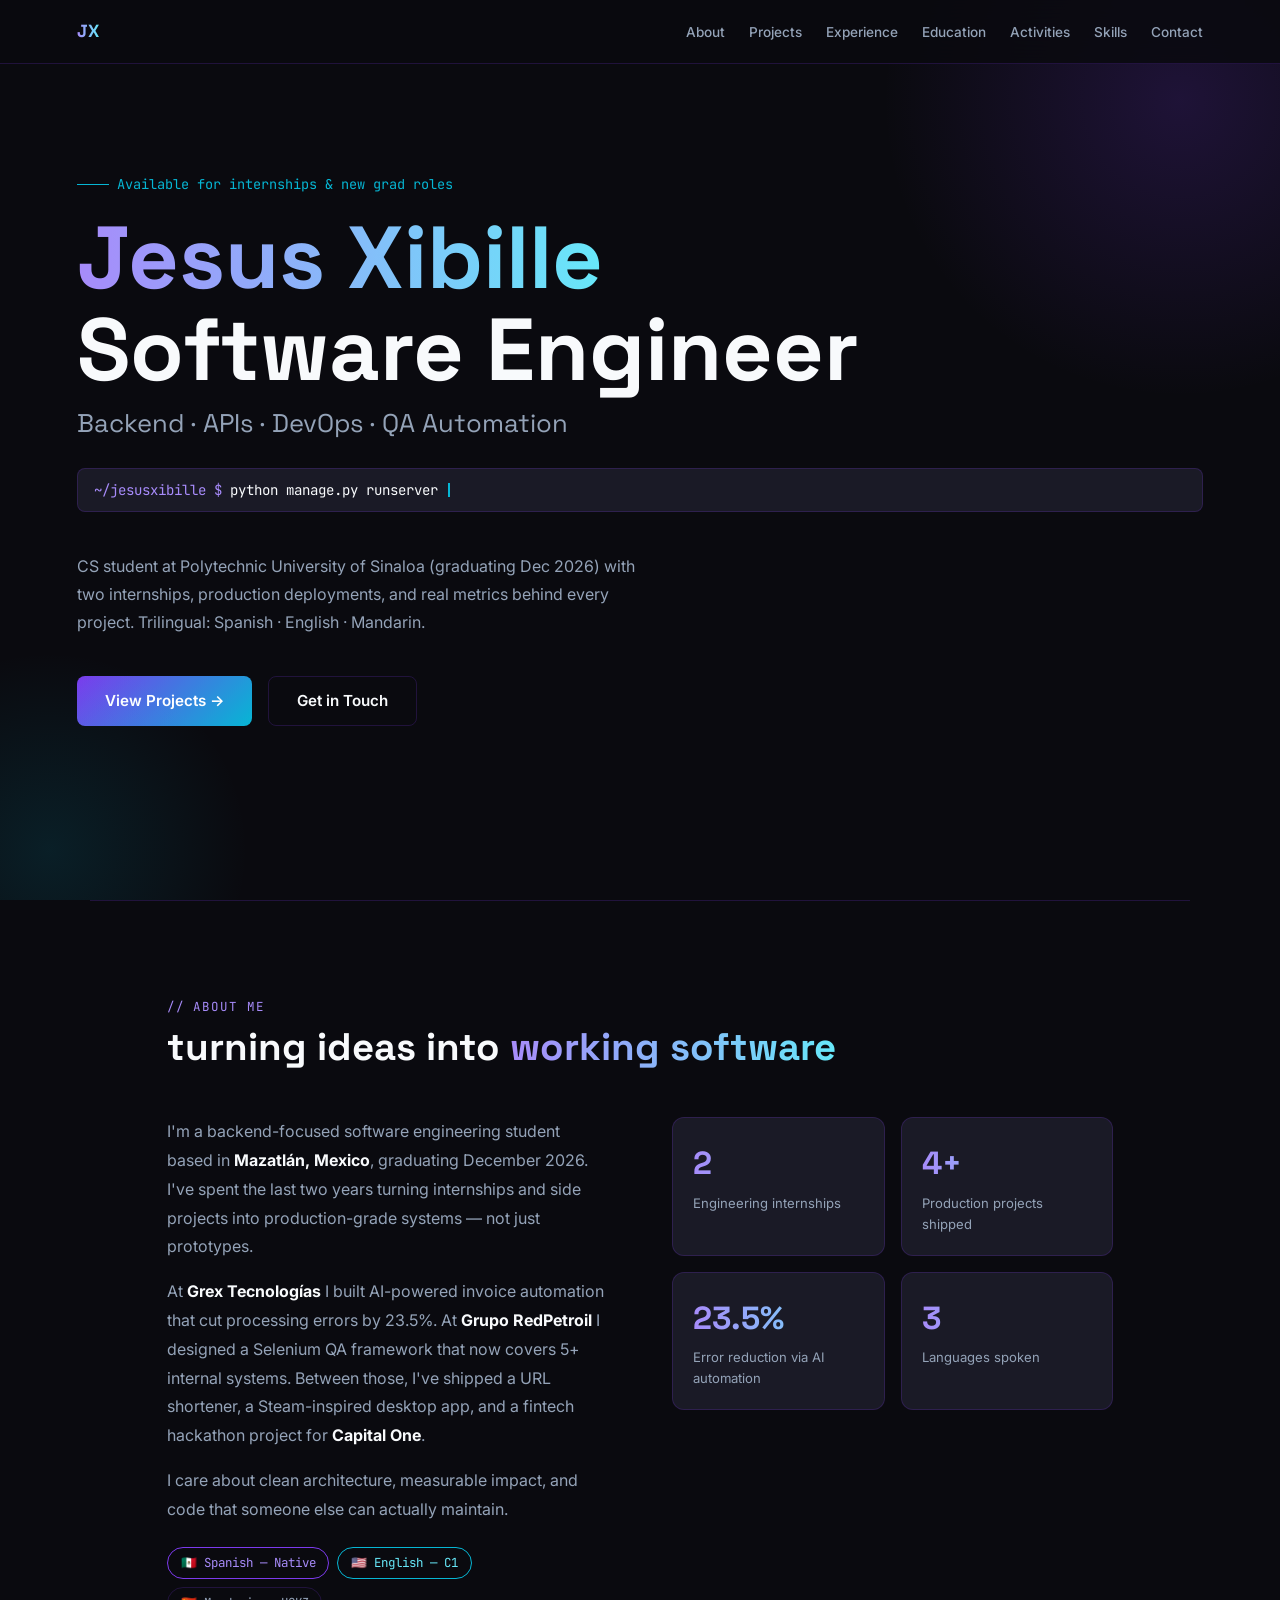
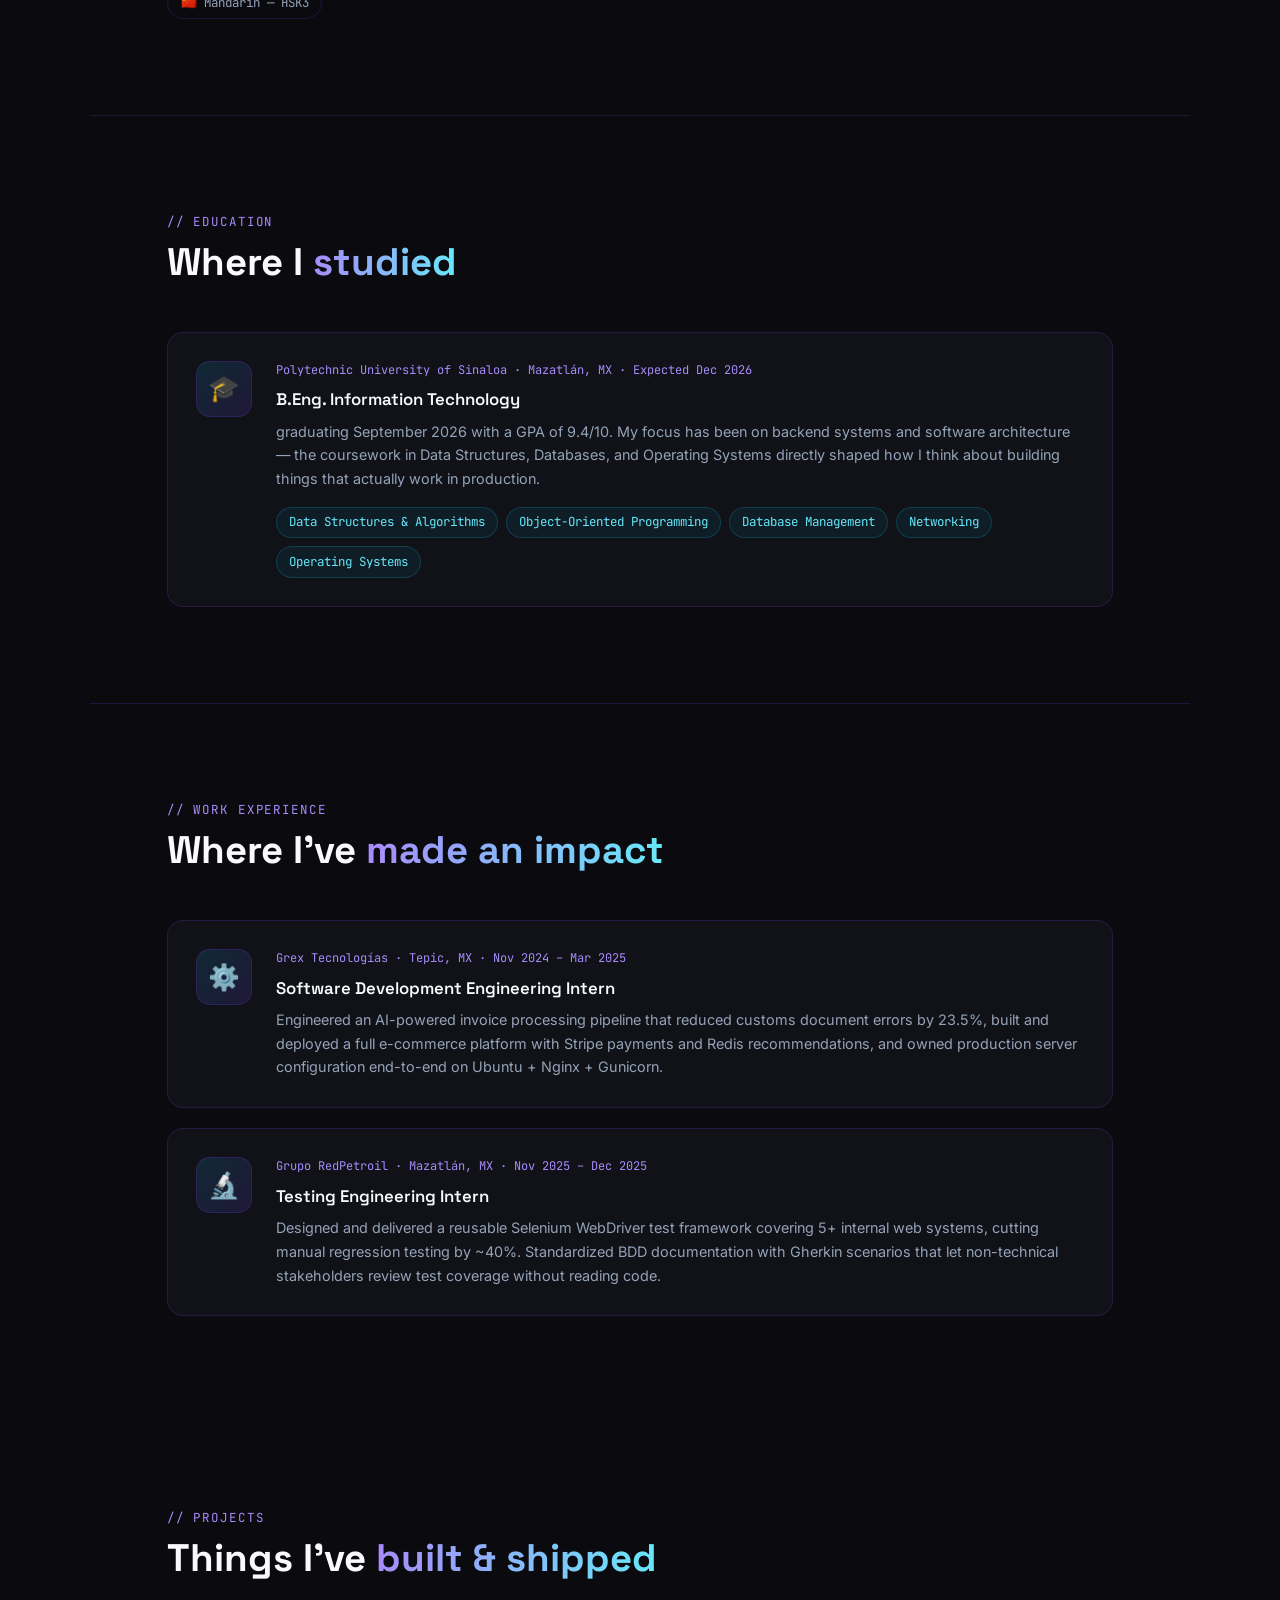
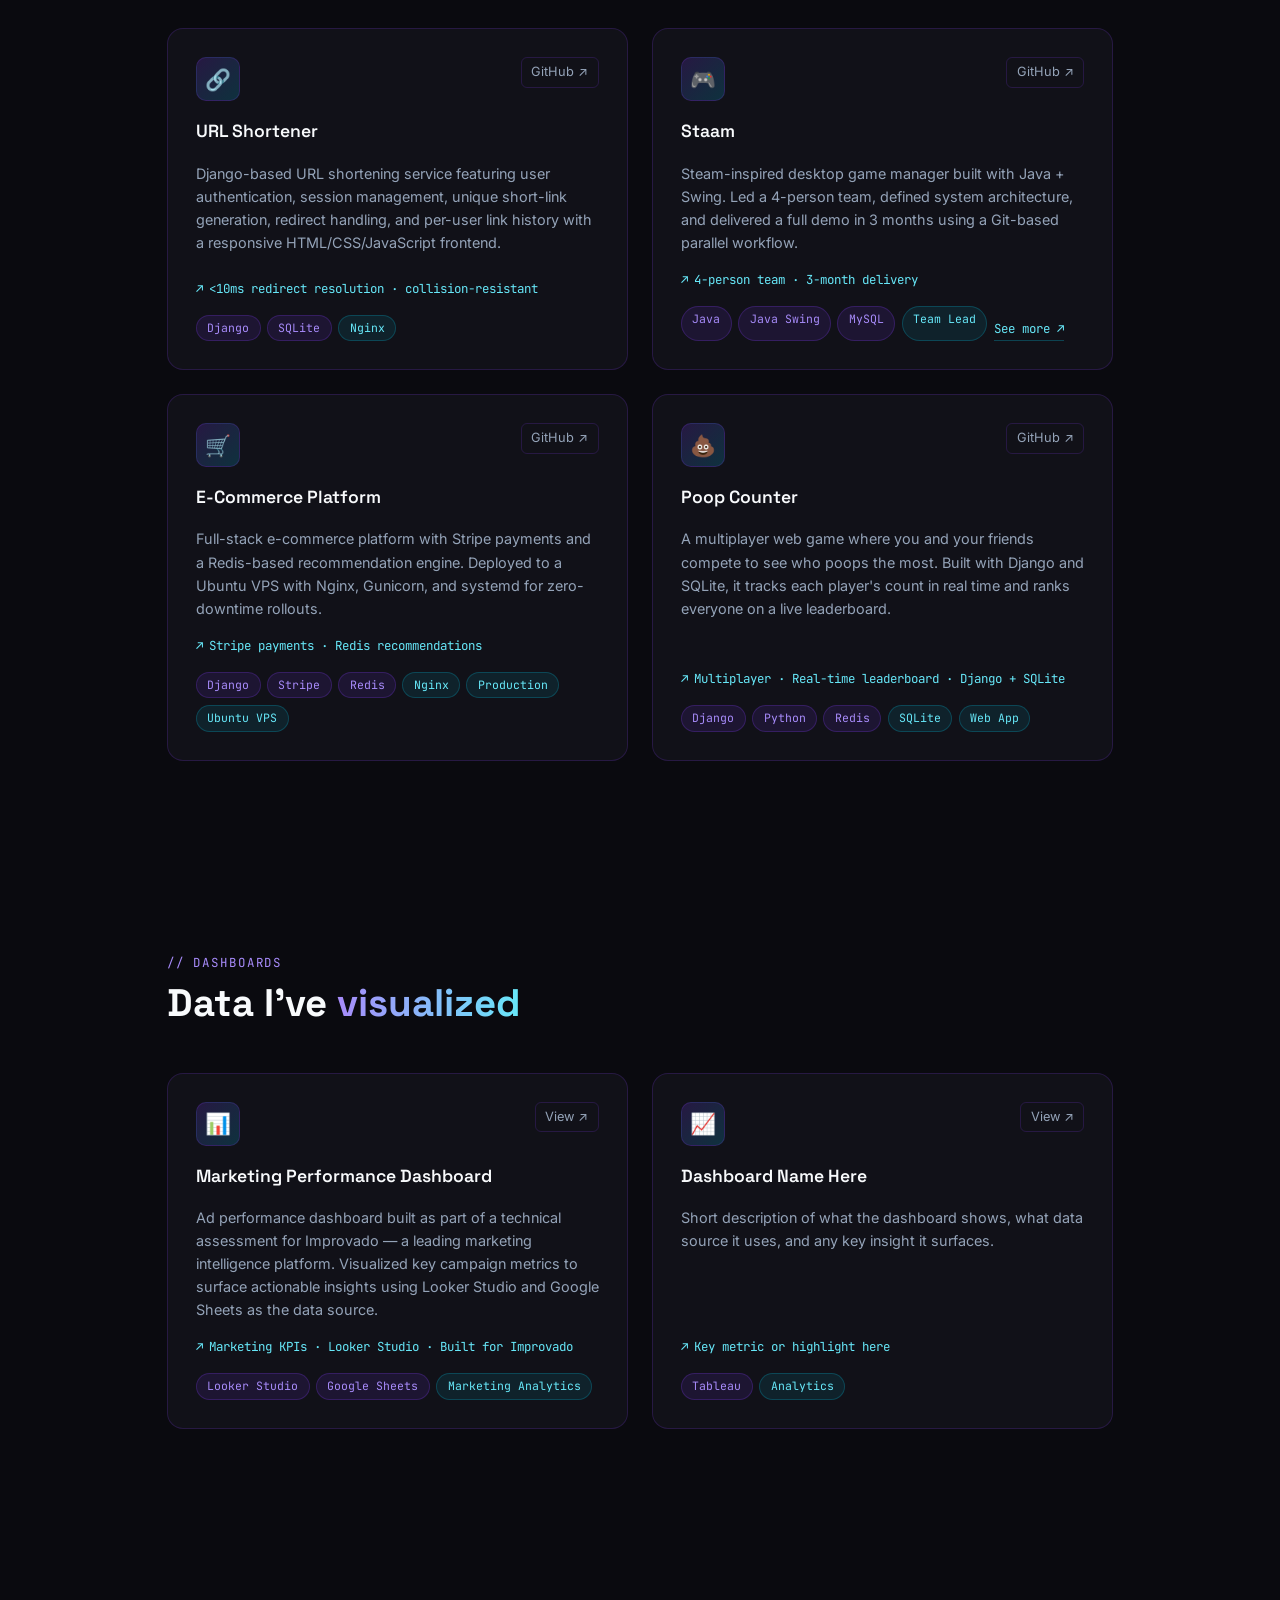
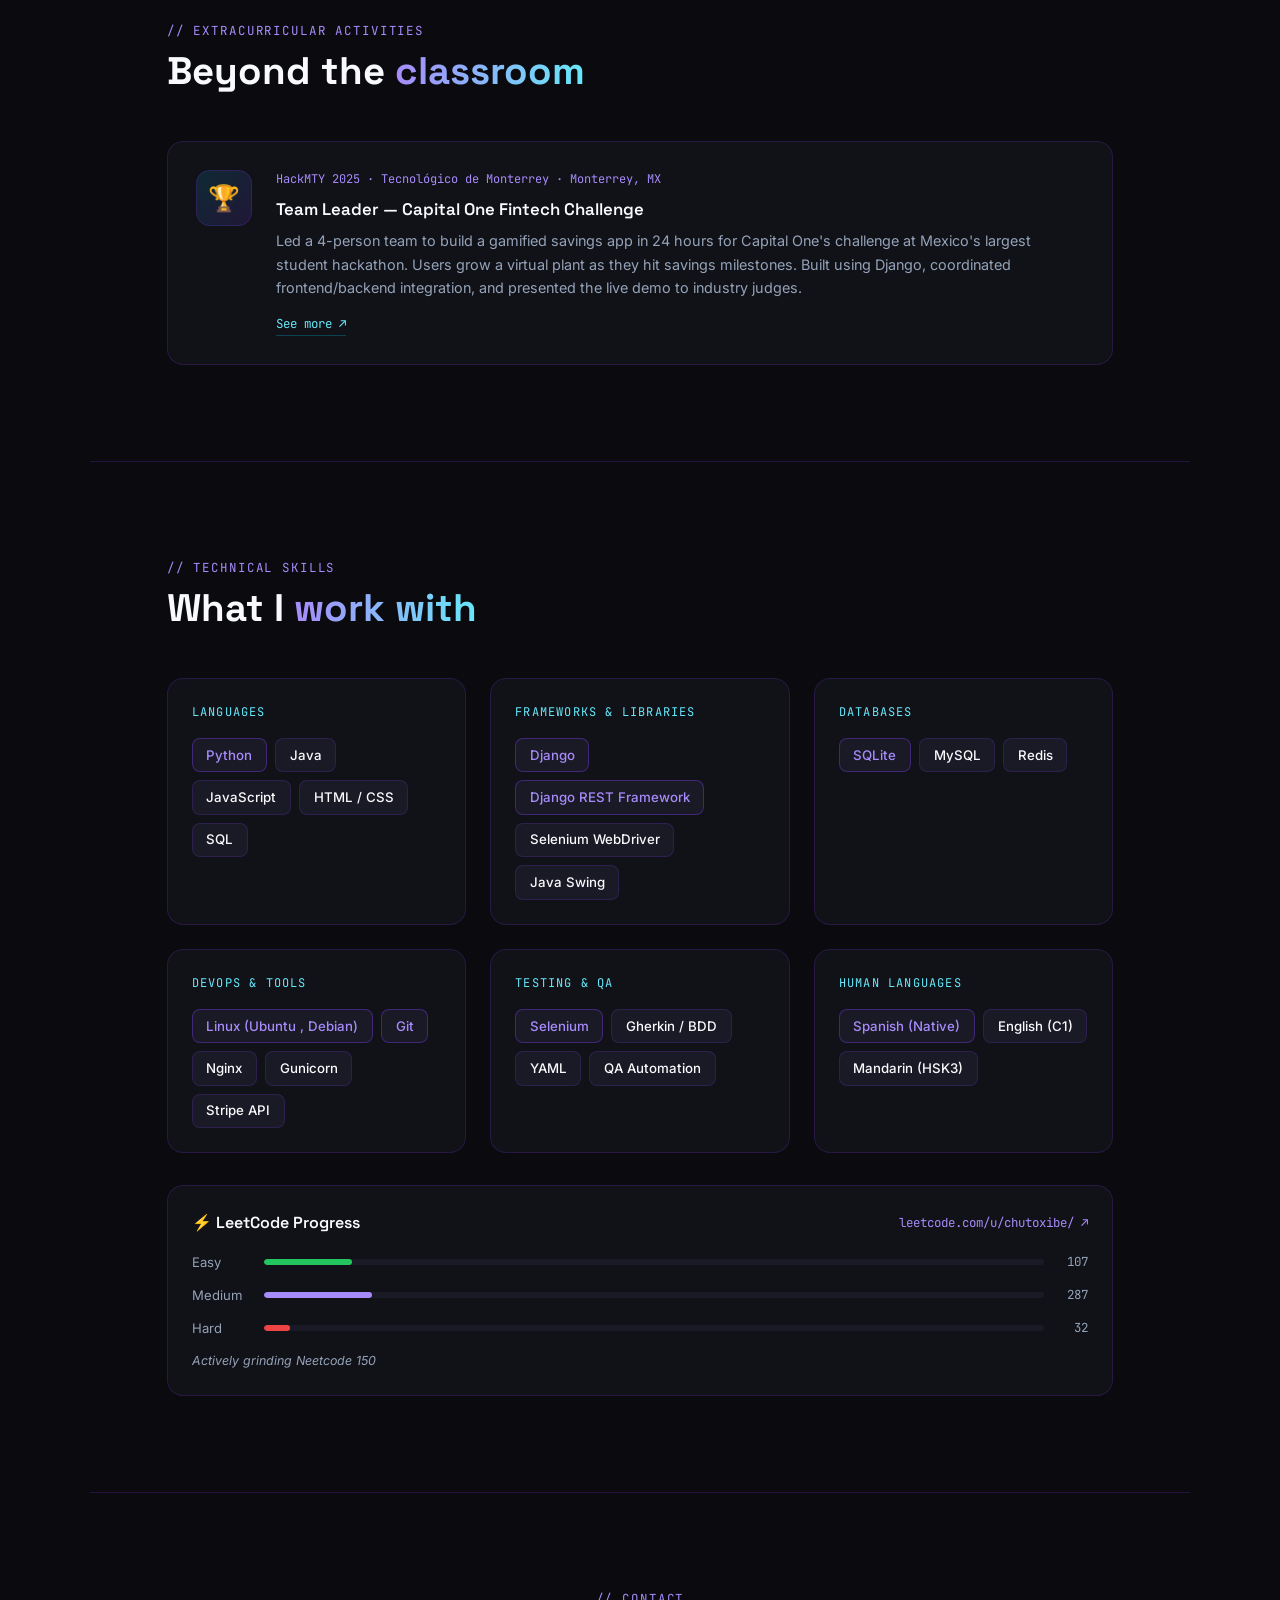
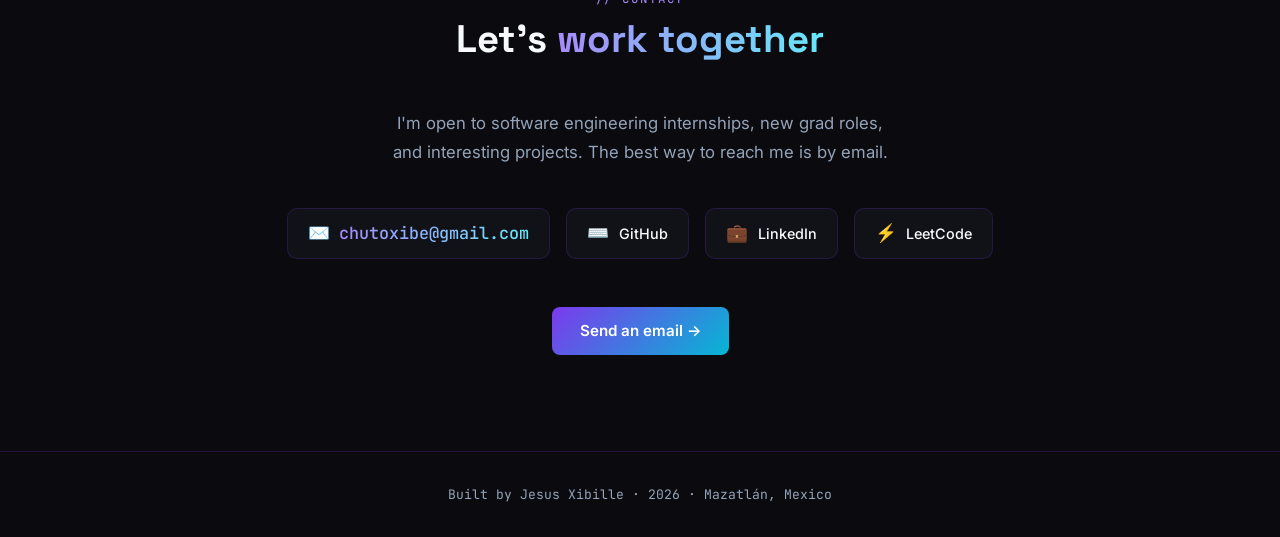
==== commit 60602276: "I add the Staam project in the portafolio" ====
--- a/index.html
+++ b/index.html
@@ -56,7 +56,7 @@
 <!-- ABOUT -->
 <section id="about">
   <p class="section-label reveal">// about me</p>
-  <h2 class="section-title reveal">Building things that <span>actually ship</span></h2>
+  <h2 class="section-title reveal">turning ideas into <span>working software</span></h2>
   <div class="about-grid">
     <div class="about-text reveal">
       <p>I'm a backend-focused software engineering student based in <strong>Mazatlán, Mexico</strong>, graduating December 2026. I've spent the last two years turning internships and side projects into production-grade systems — not just prototypes.</p>
@@ -114,6 +114,34 @@
   </div>
 </section>
 
+<!-- EXPERIENCE -->
+<section id="achievements">
+  <p class="section-label reveal">// work experience</p>
+  <h2 class="section-title reveal">Where I've <span>made an impact</span></h2>
+  <div class="achievements-list">
+
+    <div class="achievement-card reveal">
+      <div class="achievement-icon">⚙️</div>
+      <div>
+        <div class="achievement-meta">Grex Tecnologías · Tepic, MX · Nov 2024 – Mar 2025</div>
+        <div class="achievement-title">Software Development Engineering Intern</div>
+        <div class="achievement-desc">Engineered an AI-powered invoice processing pipeline that reduced customs document errors by 23.5%, built and deployed a full e-commerce platform with Stripe payments and Redis recommendations, and owned production server configuration end-to-end on Ubuntu + Nginx + Gunicorn.</div>
+      </div>
+    </div>
+
+    <div class="achievement-card reveal">
+      <div class="achievement-icon">🔬</div>
+      <div>
+        <div class="achievement-meta">Grupo RedPetroil · Mazatlán, MX · Nov 2025 – Dec 2025</div>
+        <div class="achievement-title">Testing Engineering Intern</div>
+        <div class="achievement-desc">Designed and delivered a reusable Selenium WebDriver test framework covering 5+ internal web systems, cutting manual regression testing by ~40%. Standardized BDD documentation with Gherkin scenarios that let non-technical stakeholders review test coverage without reading code.</div>
+      </div>
+    </div>
+
+  </div>
+</section>
+
+
 <!-- PROJECTS -->
 <section id="projects">
   <p class="section-label reveal">// projects</p>
@@ -124,7 +152,7 @@
       <div class="project-header">
         <div class="project-icon">🔗</div>
         <div class="project-links">
-          <a href="https://github.com/ChuyiCrack" class="project-link" target="_blank">GitHub ↗</a>
+          <a href="https://github.com/ChuyiCrack/URL_Shortener" class="project-link" target="_blank">GitHub ↗</a>
         </div>
       </div>
       <div class="project-name">URL Shortener</div>
@@ -152,6 +180,7 @@
         <span class="tag">Java Swing</span>
         <span class="tag">MySQL</span>
         <span class="tag cyan">Team Lead</span>
+        <a class="achievement-link" onclick="openModal()" href="/Templates/STAM.html">See more ↗</a>
       </div>
     </div>
 
@@ -177,48 +206,63 @@
 
     <div class="project-card reveal">
       <div class="project-header">
-        <div class="project-icon">🛒</div>
+        <div class="project-icon">💩</div>
         <div class="project-links">
           <a href="https://github.com/ChuyiCrack" class="project-link" target="_blank">GitHub ↗</a>
         </div>
       </div>
       <div class="project-name">Poop Counter</div>
-      <div class="project-desc">Full-stack e-commerce platform with Stripe payments and a Redis-based recommendation engine. Deployed to a Ubuntu VPS with Nginx, Gunicorn, and systemd for zero-downtime rollouts.</div>
-      <div class="project-metric">Stripe payments · Redis recommendations</div>
+      <div class="project-desc">A multiplayer web game where you and your friends compete to see who poops the most. Built with Django and SQLite, it tracks each player's count in real time and ranks everyone on a live leaderboard.</div>
+      <div class="project-metric">Multiplayer · Real-time leaderboard · Django + SQLite</div>
       <div class="project-tags">
         <span class="tag">Django</span>
-        <span class="tag">Stripe</span>
+        <span class="tag">Python</span>
         <span class="tag">Redis</span>
-        <span class="tag cyan">Nginx</span>
-        <span class="tag cyan">Production</span>
-        <span class="tag cyan">Ubuntu VPS</span>
-      </div>
-    </div>
-
-  </div>
-</section>
-
-<!-- EXPERIENCE -->
-<section id="achievements">
-  <p class="section-label reveal">// work experience</p>
-  <h2 class="section-title reveal">Where I've <span>made an impact</span></h2>
-  <div class="achievements-list">
-
-    <div class="achievement-card reveal">
-      <div class="achievement-icon">⚙️</div>
-      <div>
-        <div class="achievement-meta">Grex Tecnologías · Tepic, MX · Nov 2024 – Mar 2025</div>
-        <div class="achievement-title">Software Development Engineering Intern</div>
-        <div class="achievement-desc">Engineered an AI-powered invoice processing pipeline that reduced customs document errors by 23.5%, built and deployed a full e-commerce platform with Stripe payments and Redis recommendations, and owned production server configuration end-to-end on Ubuntu + Nginx + Gunicorn.</div>
-      </div>
-    </div>
-
-    <div class="achievement-card reveal">
-      <div class="achievement-icon">🔬</div>
-      <div>
-        <div class="achievement-meta">Grupo RedPetroil · Mazatlán, MX · Nov 2025 – Dec 2025</div>
-        <div class="achievement-title">Testing Engineering Intern</div>
-        <div class="achievement-desc">Designed and delivered a reusable Selenium WebDriver test framework covering 5+ internal web systems, cutting manual regression testing by ~40%. Standardized BDD documentation with Gherkin scenarios that let non-technical stakeholders review test coverage without reading code.</div>
+        <span class="tag cyan">SQLite</span>
+        <span class="tag cyan">Web App</span>
+      </div>
+    </div>
+
+  </div>
+</section>
+
+<!-- DASHBOARDS -->
+<section id="dashboards">
+  <p class="section-label reveal">// dashboards</p>
+  <h2 class="section-title reveal">Data I've <span>visualized</span></h2>
+
+  <div class="projects-grid">
+
+    <div class="project-card reveal">
+      <div class="project-header">
+        <div class="project-icon">📊</div>
+        <div class="project-links">
+          <a href="YOUR_DASHBOARD_LINK" class="project-link" target="_blank">View ↗</a>
+        </div>
+      </div>
+      <div class="project-name">Marketing Performance Dashboard</div>
+      <div class="project-desc">Ad performance dashboard built as part of a technical assessment for Improvado — a leading marketing intelligence platform. Visualized key campaign metrics to surface actionable insights using Looker Studio and Google Sheets as the data source.</div>
+      <div class="project-metric">Marketing KPIs · Looker Studio · Built for Improvado</div>
+      <div class="project-tags">
+        <span class="tag">Looker Studio </span>
+        <span class="tag">Google Sheets </span>
+        <span class="tag cyan">Marketing Analytics </span>
+      </div>
+    </div>
+
+    <div class="project-card reveal">
+      <div class="project-header">
+        <div class="project-icon">📈</div>
+        <div class="project-links">
+          <a href="YOUR_DASHBOARD_LINK" class="project-link" target="_blank">View ↗</a>
+        </div>
+      </div>
+      <div class="project-name">Dashboard Name Here</div>
+      <div class="project-desc">Short description of what the dashboard shows, what data source it uses, and any key insight it surfaces.</div>
+      <div class="project-metric">Key metric or highlight here</div>
+      <div class="project-tags">
+        <span class="tag">Tableau</span>
+        <span class="tag cyan">Analytics</span>
       </div>
     </div>
 
@@ -237,7 +281,7 @@
         <div class="achievement-meta">HackMTY 2025 · Tecnológico de Monterrey · Monterrey, MX</div>
         <div class="achievement-title">Team Leader — Capital One Fintech Challenge</div>
         <div class="achievement-desc">Led a 4-person team to build a gamified savings app in 24 hours for Capital One's challenge at Mexico's largest student hackathon. Users grow a virtual plant as they hit savings milestones. Built using Django, coordinated frontend/backend integration, and presented the live demo to industry judges.</div>
-        <a class="achievement-link" onclick="openModal()" href="HACKMTY2025.html">See more ↗</a>
+        <a class="achievement-link" onclick="openModal()" href="/Templates/HACKMTY2025.html">See more ↗</a>
       </div>
     </div>
 
@@ -341,7 +385,7 @@
     The best way to reach me is by email.
   </p>
   <div class="contact-links reveal">
-    <a href="mailto:jesus.xibille@gmail.com" class="contact-chip">
+    <a href="mailto:chutoxibe@gmail.com" class="contact-chip">
       <span class="chip-icon">✉️</span>
       <span class="contact-email">chutoxibe@gmail.com</span>
     </a>
